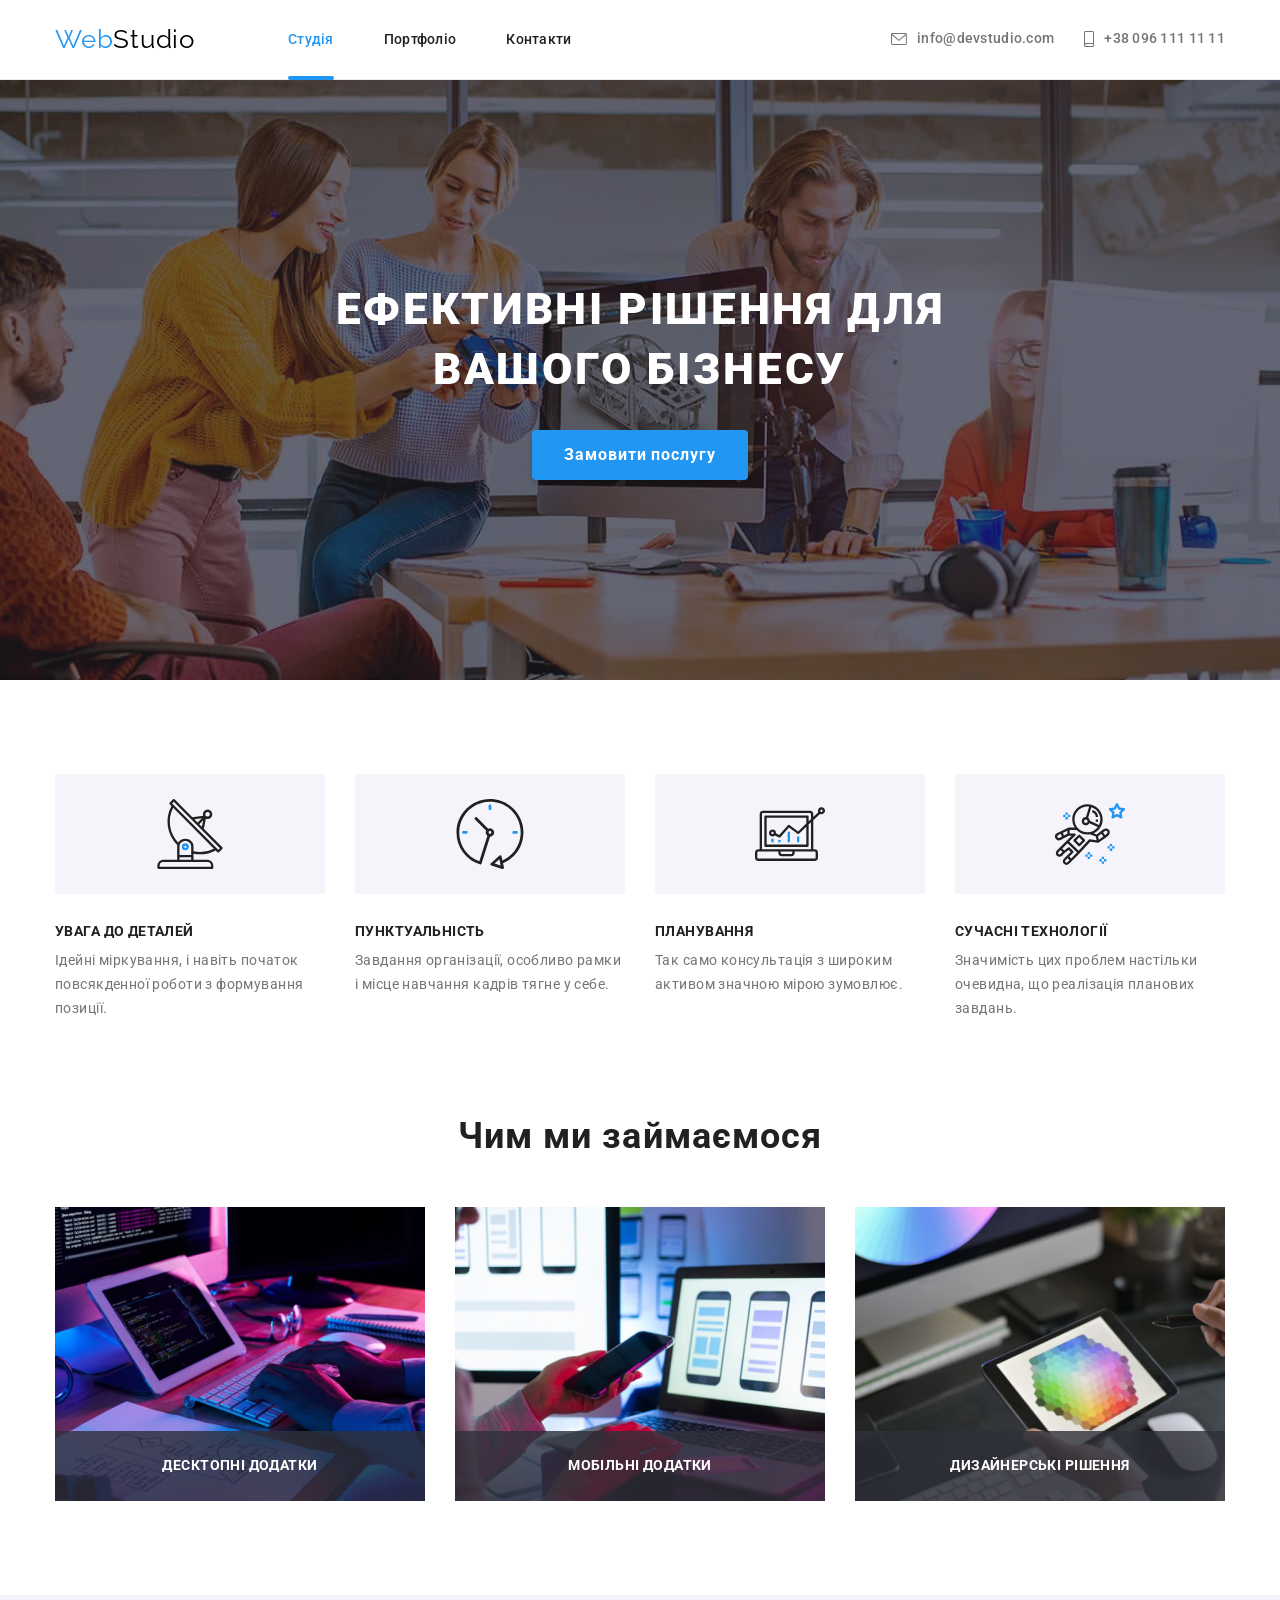
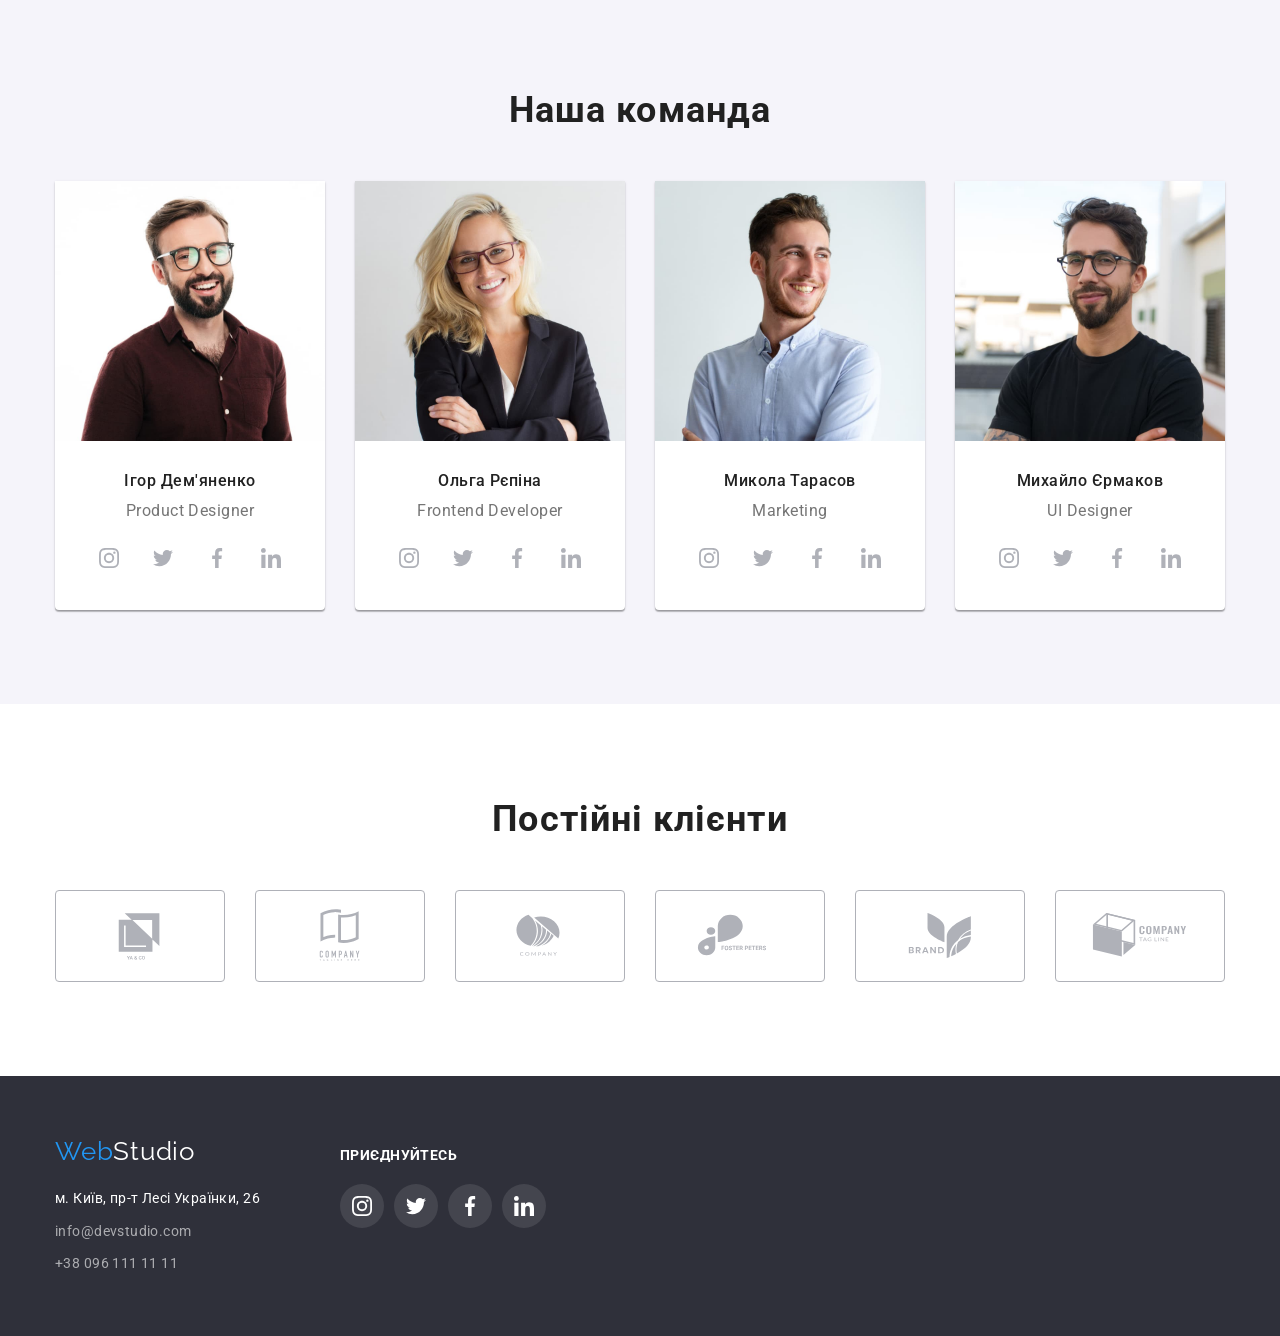
==== index.html @ 5fd5c8d8 "did homework #5" ====
<!DOCTYPE html>
<html lang="uk">
  <head>
    <meta charset="UTF-8" />
    <meta http-equiv="X-UA-Compatible" content="IE=edge" />
    <meta name="viewport" content="width=device-width, initial-scale=1.0" />
    <title>Домашнє завдання #5</title>
    <link
      href="https://fonts.googleapis.com/css2?family=Raleway:wght@700&family=Roboto:wght@400;500;700;900&display=swap"
      rel="stylesheet"
    />
    <link
      rel="stylesheet"
      href="https://cdn.jsdelivr.net/npm/modern-normalize@1.1.0/modern-normalize.min.css"
    />
    <link rel="stylesheet" href="./css/styles.css" />
  </head>

  <body>
    <header class="header">
      <div class="container">
        <nav class="header-nav">
          <a href="./index.html" class="logo"><span class="logo-part">Web</span>Studio</a>
          <ul class="list">
            <li><a href="./index.html" class="link current">Студія</a></li>
            <li><a href="./portfolio.html" class="link">Портфоліо</a></li>
            <li><a href="#" class="link">Контакти</a></li>
          </ul>
        </nav>
        <ul class="header-contacts list">
          <li>
            <a href="mailto:info@devstudio.com" class="header-mail link"
              ><svg class="header-contacts-icon" width="16px" height="12px">
                <use href="./images/icons.svg#icon-envelope"></use>
              </svg>
              info@devstudio.com</a
            >
          </li>
          <li>
            <a href="tel:+380961111111" class="link"
              ><svg class="header-contacts-icon" width="10px" height="16px">
                <use href="./images/icons.svg#icon-smartphone"></use>
              </svg>
              +38 096 111 11 11</a
            >
          </li>
        </ul>
      </div>
    </header>

    <main>
      <section class="hero">
        <h1 class="hero-title">Ефективні рішення для вашого бізнесу</h1>
        <button type="button" class="button" data-modal-open>Замовити послугу</button>
      </section>

      <section class="section advantages-block">
        <div class="container">
          <h2 class="section-title visually-hidden">Наші переваги</h2>
          <ul class="list">
            <li>
              <div class="advantages-container">
                <svg class="advantages-icon" width="70px">
                  <use href="./images/icons.svg#icon-antenna"></use>
                </svg>
              </div>
              <h3 class="title">Увага до деталей</h3>
              <p class="text">
                Ідейні міркування, і навіть початок повсякденної роботи з формування позиції.
              </p>
            </li>
            <li>
              <div class="advantages-container">
                <svg class="advantages-icon" width="70px">
                  <use href="./images/icons.svg#icon-clock"></use>
                </svg>
              </div>
              <h3 class="title">Пунктуальність</h3>
              <p class="text">
                Завдання організації, особливо рамки і місце навчання кадрів тягне у себе.
              </p>
            </li>
            <li>
              <div class="advantages-container">
                <svg class="advantages-icon" width="70px">
                  <use href="./images/icons.svg#icon-diagram"></use>
                </svg>
              </div>
              <h3 class="title">Планування</h3>
              <p class="text">Так само консультація з широким активом значною мірою зумовлює.</p>
            </li>
            <li>
              <div class="advantages-container">
                <svg class="advantages-icon" width="70px">
                  <use href="./images/icons.svg#icon-astronaut"></use>
                </svg>
              </div>
              <h3 class="title">Сучасні технології</h3>
              <p class="text">
                Значимість цих проблем настільки очевидна, що реалізація планових завдань.
              </p>
            </li>
          </ul>
        </div>
      </section>

      <section class="section work-examples">
        <div class="container">
          <h2 class="section-title">Чим ми займаємося</h2>
          <ul class="list">
            <li class="work-examples-item">
              <img
                src="./images/image1.jpg"
                alt="Програміст працює за своїм робочим столом"
                width="370"
              />
              <h3 class="title">Десктопні додатки</h3>
            </li>
            <li class="work-examples-item">
              <img
                src="./images/image2.jpg"
                alt="Дизайнер мобільних додатків розробляє мобільний інтерфейс"
                width="370"
              />
              <h3 class="title">Мобільні додатки</h3>
            </li>
            <li class="work-examples-item">
              <img
                src="./images/image3.jpg"
                alt="Веб дизайнер працює з палітрою кольорів"
                width="370"
              />
              <h3 class="title">Дизайнерські рішення</h3>
            </li>
          </ul>
        </div>
      </section>

      <section class="section team-block">
        <div class="container">
          <h2 class="section-title">Наша команда</h2>
          <ul class="team-list list">
            <li class="block">
              <img src="./images/image4.jpg" alt="Усміхнений чоловік в окулярах" width="270" />
              <h3 class="title">Ігор Дем'яненко</h3>
              <p class="text" lang="en">Product Designer</p>
              <ul class="team-soc-list list">
                <li class="team-soc-item">
                  <a href="" class="team-soc-link link"
                    ><svg class="team-soc-icon" width="20px" height="20px">
                      <use href="./images/icons.svg#icon-instagram"></use>
                    </svg>
                  </a>
                </li>
                <li class="team-soc-item">
                  <a href="" class="team-soc-link link"
                    ><svg class="team-soc-icon" width="20px" height="20px">
                      <use href="./images/icons.svg#icon-twitter"></use>
                    </svg>
                  </a>
                </li>
                <li class="team-soc-item">
                  <a href="" class="team-soc-link link"
                    ><svg class="team-soc-icon" width="20px" height="20px">
                      <use href="./images/icons.svg#icon-facebook"></use>
                    </svg>
                  </a>
                </li>
                <li class="team-soc-item">
                  <a href="" class="team-soc-link link"
                    ><svg class="team-soc-icon" width="20px" height="20px">
                      <use href="./images/icons.svg#icon-linkedin"></use>
                    </svg>
                  </a>
                </li>
              </ul>
            </li>
            <li class="block">
              <img src="./images/image5.jpg" alt="Усміхнена жінка в окулярах" width="270" />
              <h3 class="title">Ольга Рєпіна</h3>
              <p class="text" lang="en">Frontend Developer</p>
              <ul class="team-soc-list list">
                <li class="team-soc-item">
                  <a href="" class="team-soc-link link"
                    ><svg class="team-soc-icon" width="20px" height="20px">
                      <use href="./images/icons.svg#icon-instagram"></use>
                    </svg>
                  </a>
                </li>
                <li class="team-soc-item">
                  <a href="" class="team-soc-link link"
                    ><svg class="team-soc-icon" width="20px" height="20px">
                      <use href="./images/icons.svg#icon-twitter"></use>
                    </svg>
                  </a>
                </li>
                <li class="team-soc-item">
                  <a href="" class="team-soc-link link"
                    ><svg class="team-soc-icon" width="20px" height="20px">
                      <use href="./images/icons.svg#icon-facebook"></use>
                    </svg>
                  </a>
                </li>
                <li class="team-soc-item">
                  <a href="" class="team-soc-link link"
                    ><svg class="team-soc-icon" width="20px" height="20px">
                      <use href="./images/icons.svg#icon-linkedin"></use>
                    </svg>
                  </a>
                </li>
              </ul>
            </li>
            <li class="block">
              <img src="./images/image6.jpg" alt="Усміхнений чоловік" width="270" />
              <h3 class="title">Микола Тарасов</h3>
              <p class="text" lang="en">Marketing</p>
              <ul class="team-soc-list list">
                <li class="team-soc-item">
                  <a href="" class="team-soc-link link"
                    ><svg class="team-soc-icon" width="20px" height="20px">
                      <use href="./images/icons.svg#icon-instagram"></use>
                    </svg>
                  </a>
                </li>
                <li class="team-soc-item">
                  <a href="" class="team-soc-link link"
                    ><svg class="team-soc-icon" width="20px" height="20px">
                      <use href="./images/icons.svg#icon-twitter"></use>
                    </svg>
                  </a>
                </li>
                <li class="team-soc-item">
                  <a href="" class="team-soc-link link"
                    ><svg class="team-soc-icon" width="20px" height="20px">
                      <use href="./images/icons.svg#icon-facebook"></use>
                    </svg>
                  </a>
                </li>
                <li class="team-soc-item">
                  <a href="" class="team-soc-link link"
                    ><svg class="team-soc-icon" width="20px" height="20px">
                      <use href="./images/icons.svg#icon-linkedin"></use>
                    </svg>
                  </a>
                </li>
              </ul>
            </li>
            <li class="block">
              <img src="./images/image7.jpg" alt="Усміхнений чоловік в окулярах" width="270" />
              <h3 class="title">Михайло Єрмаков</h3>
              <p class="text" lang="en">UI Designer</p>
              <ul class="team-soc-list list">
                <li class="team-soc-item">
                  <a href="" class="team-soc-link link"
                    ><svg class="team-soc-icon" width="20px" height="20px">
                      <use href="./images/icons.svg#icon-instagram"></use>
                    </svg>
                  </a>
                </li>
                <li class="team-soc-item">
                  <a href="" class="team-soc-link link"
                    ><svg class="team-soc-icon" width="20px" height="20px">
                      <use href="./images/icons.svg#icon-twitter"></use>
                    </svg>
                  </a>
                </li>
                <li class="team-soc-item">
                  <a href="" class="team-soc-link link"
                    ><svg class="team-soc-icon" width="20px" height="20px">
                      <use href="./images/icons.svg#icon-facebook"></use>
                    </svg>
                  </a>
                </li>
                <li class="team-soc-item">
                  <a href="" class="team-soc-link link"
                    ><svg class="team-soc-icon" width="20px" height="20px">
                      <use href="./images/icons.svg#icon-linkedin"></use>
                    </svg>
                  </a>
                </li>
              </ul>
            </li>
          </ul>
        </div>
      </section>

      <section class="section clients-block">
        <div class="container">
          <h2 class="section-title">Постійні клієнти</h2>
          <ul class="clients-list list">
            <li class="clients-item">
              <a href="" class="clients-link link">
                <svg class="clients-icon" width="106" height="60">
                  <use href="./images/icons.svg#icon-client01"></use>
                </svg>
              </a>
            </li>
            <li class="clients-item">
              <a href="" class="clients-link link">
                <svg class="clients-icon" width="106" height="60">
                  <use href="./images/icons.svg#icon-client02"></use>
                </svg>
              </a>
            </li>
            <li class="clients-item">
              <a href="" class="clients-link link">
                <svg class="clients-icon" width="106" height="60">
                  <use href="./images/icons.svg#icon-client03"></use>
                </svg>
              </a>
            </li>
            <li class="clients-item">
              <a href="" class="clients-link link">
                <svg class="clients-icon" width="106" height="60">
                  <use href="./images/icons.svg#icon-client04"></use>
                </svg>
              </a>
            </li>
            <li class="clients-item">
              <a href="" class="clients-link link">
                <svg class="clients-icon" width="106" height="60">
                  <use href="./images/icons.svg#icon-client05"></use>
                </svg>
              </a>
            </li>
            <li class="clients-item">
              <a href="" class="clients-link link">
                <svg class="clients-icon" width="106" height="60">
                  <use href="./images/icons.svg#icon-client06"></use>
                </svg>
              </a>
            </li>
          </ul>
        </div>
      </section>
    </main>

    <footer class="footer">
      <div class="container">
        <div class="address-container">
          <a href="./index.html" class="logo"><span class="logo-part">Web</span>Studio</a>
          <address>
            <ul class="footer-contacts list">
              <li class="item">
                <a
                  href="https://goo.gl/maps/CPtrU1FHBa2aNyZL9"
                  target="_blank"
                  rel="noopener noreferrer nofollow"
                  class="link location"
                  >м. Київ, пр-т Лесі Українки, 26</a
                >
              </li>
              <li class="item">
                <a href="mailto:info@devstudio.com" class="link">info@devstudio.com</a>
              </li>
              <li class="item">
                <a href="tel:+380961111111" class="link">+38 096 111 11 11</a>
              </li>
            </ul>
          </address>
        </div>
        <div class="socials-container">
          <h3 class="title">Приєднуйтесь</h3>
          <ul class="footer-soc-list list">
            <li class="footer-soc-item">
              <a href="" class="footer-soc-link link"
                ><svg class="footer-soc-icon" width="20px" height="20px">
                  <use href="./images/icons.svg#icon-instagram"></use>
                </svg>
              </a>
            </li>
            <li class="footer-soc-item">
              <a href="" class="footer-soc-link link"
                ><svg class="footer-soc-icon" width="20px" height="20px">
                  <use href="./images/icons.svg#icon-twitter"></use>
                </svg>
              </a>
            </li>
            <li class="footer-soc-item">
              <a href="" class="footer-soc-link link"
                ><svg class="footer-soc-icon" width="20px" height="20px">
                  <use href="./images/icons.svg#icon-facebook"></use>
                </svg>
              </a>
            </li>
            <li class="footer-soc-item">
              <a href="" class="footer-soc-link link"
                ><svg class="footer-soc-icon" width="20px" height="20px">
                  <use href="./images/icons.svg#icon-linkedin"></use>
                </svg>
              </a>
            </li>
          </ul>
        </div>
      </div>
    </footer>
    <div class="backdrop is-hidden" data-modal>
      <div class="modal">
        <button type="button" class="modal-close" data-modal-close>
          <svg class="modal-close-icon" width="18px" height="18px">
            <use href="./images/icons.svg#icon-close"></use>
          </svg>
        </button>
      </div>
    </div>
    <script src="./js/modal.js"></script>
  </body>
</html>
---- css/styles.css ----
/* 
font-family: 'Raleway', sans-serif;
font-family: 'Roboto', sans-serif;
*/

/* main section */

:root {
  --primary-txt-color: #757575;
  --secondary-txt-color: #212121;
  --tertiary-txt-color: #ffffff;
  --special-txt-color: rgba(255, 255, 255, 0.6);
  --accent-color: #2196f3;
  --logo-color: #000000;
  --primary-bkgd-color: #ffffff;
  --secondary-bkgd-color: #2f303a;
  --tertiary-bkgd-color: #f5f4fa;
  --decoration-elements-color: #afb1b8;
  --primary-timing-function: 250ms cubic-bezier(0.4, 0, 0.2, 1);
}

p,
h1,
h2,
h3,
h4,
h5,
h6 {
  margin: 0;
}
ul,
ol {
  margin: 0;
  padding-left: 0;
}

address {
  font-style: normal;
}

img {
  display: block;
}

body {
  color: var(--primary-txt-color);
  background-color: var(--primary-bkgd-color);
  font-family: 'Roboto', sans-serif;
}

.container {
  width: 1200px;
  padding-left: 15px;
  padding-right: 15px;
  margin: 0 auto;
  /* outline: 2px solid red; */
}

.list {
  list-style: none;
}

.visually-hidden {
  position: absolute;
  white-space: nowrap;
  width: 1px;
  height: 1px;
  overflow: hidden;
  border: 0;
  padding: 0;
  clip: rect(0 0 0 0);
  clip-path: inset(50%);
  margin: -1px;
}

/* header */

.header {
  padding-top: 24px;
  padding-bottom: 24px;
  border-bottom: 1px solid #ececec;
}

.header .container {
  display: flex;
  justify-content: space-between;
  align-items: center;
}

.header-nav {
  display: flex;
  align-items: center;
}

.header-nav .list {
  display: flex;
  gap: 50px;
}

.header-nav .current {
  position: relative;
}

.header-nav .current::after {
  content: '';
  display: inline-block;
  position: absolute;
  top: 45px;
  right: 0;
  width: 100%;
  height: 4px;
  border-radius: 2px;
  background-color: var(--accent-color);
}

.header-contacts {
  display: flex;
  gap: 30px;
}

.header .logo {
  color: var(--logo-color);
  margin-right: 93px;
}

.header .link {
  font-weight: 500;
  font-size: 14px;
  line-height: 1.14;
  letter-spacing: 0.02em;
}

.header-contacts .link {
  color: var(--primary-txt-color);
  display: flex;
  align-items: center;
  justify-content: center;
  gap: 10px;
}

.header-contacts-icon {
  fill: currentColor;
}

/* index.html main */

.section-title {
  color: var(--secondary-txt-color);
  font-weight: 700;
  font-size: 36px;
  line-height: 1.17;
  text-align: center;
  letter-spacing: 0.03em;
}

/* hero */

.hero {
  background-color: #c4c4c4;
  text-align: center;
  padding: 200px 15px;
  background-image: linear-gradient(rgba(47, 48, 58, 0.4), rgba(47, 48, 58, 0.4)),
    url(../images/hero-bkgd.jpg);
  background-size: 1600px;
  background-repeat: no-repeat;
  background-position: center;
}

.hero-title {
  color: var(--tertiary-txt-color);
  font-weight: 900;
  font-size: 44px;
  line-height: 1.36;
  letter-spacing: 0.06em;
  text-transform: uppercase;
  width: 696px;
  margin: 0 auto 30px;
}

.hero .button {
  color: var(--tertiary-txt-color);
  background-color: var(--accent-color);
  font-weight: 700;
  font-size: 16px;
  line-height: 1.87;
  letter-spacing: 0.06em;
  box-shadow: 0px 4px 4px rgba(0, 0, 0, 0.15);
  padding: 10px 32px;
}

/* advantages */

.advantages-block {
  padding: 94px 0;
}

.advantages-block .list {
  display: flex;
  gap: 30px;
}

.advantages-container {
  background-color: var(--tertiary-bkgd-color);
  border-radius: 4px;
  width: 270px;
  height: 120px;
  margin-bottom: 30px;
  display: flex;
  align-items: center;
  justify-content: center;
}

.advantages-block .title {
  color: var(--secondary-txt-color);
  font-weight: 700;
  font-size: 14px;
  line-height: 1.14;
  letter-spacing: 0.03em;
  text-transform: uppercase;
  margin-bottom: 10px;
}

.advantages-block .text {
  font-size: 14px;
  line-height: 1.71;
  letter-spacing: 0.03em;
  width: 270px;
}

/* work-examples */

.work-examples {
  padding-bottom: 94px;
}

.work-examples .section-title {
  margin-bottom: 50px;
}

.work-examples .list {
  display: flex;
  gap: 30px;
}

.work-examples-item {
  position: relative;
}

.work-examples-item .title {
  position: absolute;
  width: 100%;
  bottom: 0;
  padding: 27px 0;
  color: var(--tertiary-txt-color);
  background-color: rgba(47, 48, 58, 0.8);
  font-size: 14px;
  line-height: 1.14;
  letter-spacing: 0.03em;
  text-align: center;
  text-transform: uppercase;
}

/* team-block */

.team-block {
  background-color: var(--tertiary-bkgd-color);
  padding: 94px 0;
}

.team-block .section-title {
  margin-bottom: 50px;
}

.team-block .team-list {
  display: flex;
  gap: 30px;
}

.team-block img {
  margin-bottom: 30px;
}

.team-block .block {
  background-color: var(--primary-bkgd-color);
  box-shadow: 0px 1px 3px rgba(0, 0, 0, 0.12), 0px 1px 1px rgba(0, 0, 0, 0.14),
    0px 2px 1px rgba(0, 0, 0, 0.2);
  border-radius: 0px 0px 4px 4px;
  padding-bottom: 30px;
}

.team-block .title {
  color: var(--secondary-txt-color);
  font-weight: 500;
  font-size: 16px;
  line-height: 1.19;
  text-align: center;
  letter-spacing: 0.03em;
  margin-bottom: 10px;
}

.team-block .text {
  font-size: 16px;
  line-height: 1.19;
  text-align: center;
  letter-spacing: 0.03em;
  margin-bottom: 16px;
}

.team-soc-list {
  display: flex;
  justify-content: center;
  gap: 10px;
}

.team-soc-item {
  width: 44px;
  height: 44px;
}

.team-soc-item .team-soc-link {
  width: 100%;
  height: 100%;
  border-radius: 50%;
  display: flex;
  align-items: center;
  justify-content: center;
  color: var(--decoration-elements-color);
  transition: background-color var(--primary-timing-function);
}

.team-soc-item .team-soc-link:hover,
.team-soc-item .team-soc-link:focus {
  background-color: var(--accent-color);
  color: var(--primary-bkgd-color);
}

.team-soc-icon {
  fill: currentColor;
}

/* clients */

.clients-block {
  padding: 94px 0;
}

.clients-block .section-title {
  margin-bottom: 50px;
}

.clients-list {
  display: flex;
  gap: 30px;
}

.clients-item {
  width: calc((100% - 150px) / 6);
  height: 92px;
}

.clients-item .clients-link {
  width: 100%;
  height: 100%;
  color: var(--decoration-elements-color);
  border: 1px solid var(--decoration-elements-color);
  border-radius: 4px;
  display: flex;
  align-items: center;
  justify-content: center;
}

.clients-item .clients-link:hover,
.clients-item .clients-link:focus {
  color: var(--accent-color);
  border-color: var(--accent-color);
}

.clients-icon {
  fill: currentColor;
}

/* portfolio.html main */

.portfolio {
  padding: 94px 0;
}

.portfolio .portfolio-filter {
  display: flex;
  justify-content: center;
  gap: 8px;
  margin-bottom: 50px;
}

.portfolio-filter .button {
  font-weight: 500;
  font-size: 16px;
  line-height: 1.6;
  text-align: center;
  letter-spacing: 0.03em;
  padding: 6px 22px;
  transition: box-shadow var(--primary-timing-function),
    background-color var(--primary-timing-function), color var(--primary-timing-function);
}

.portfolio-filter .current {
  padding: 6px 25px;
}

.portfolio-filter .button:focus,
.portfolio-filter .button:hover {
  box-shadow: 0px 3px 1px rgba(0, 0, 0, 0.1), 0px 1px 2px rgba(0, 0, 0, 0.08),
    0px 2px 2px rgba(0, 0, 0, 0.12);
}

.projects-list {
  display: flex;
  flex-wrap: wrap;
  gap: 30px;
}

.project-card-link {
  color: var(--primary-txt-color);
  display: block;
  text-decoration: none;
  transition: box-shadow var(--primary-timing-function);
}

.project-card-link:hover,
.project-card-link:focus {
  box-shadow: 0px 1px 1px rgba(0, 0, 0, 0.12), 0px 4px 4px rgba(0, 0, 0, 0.06),
    1px 4px 6px rgba(0, 0, 0, 0.16);
}

.project-card-link:hover .card-img-text,
.project-card-link:focus .card-img-text {
  transform: translateY(0);
}

.card-img-container {
  position: relative;
  overflow: hidden;
}

.card-img-text {
  position: absolute;
  top: 0;
  height: 100%;
  padding: 63px 24px;
  color: var(--tertiary-txt-color);
  background-color: rgba(33, 150, 243, 0.9);
  font-size: 18px;
  line-height: 1.55;
  letter-spacing: 0.03em;
  transform: translateY(101%);
  transition: transform var(--primary-timing-function);
  overflow: auto;
}

.projects-list .card-bottom {
  padding: 20px 24px;
  border-right: 1px solid #eeeeee;
  border-bottom: 1px solid #eeeeee;
  border-left: 1px solid #eeeeee;
}

.projects-list .title {
  color: var(--secondary-txt-color);
  font-weight: 700;
  font-size: 18px;
  line-height: 2;
  letter-spacing: 0.06em;
  margin-bottom: 4px;
}

.projects-list .text {
  font-size: 16px;
  line-height: 1.87;
  letter-spacing: 0.03em;
}

/* footer */

.footer {
  padding: 60px 0;
  background-color: #2f303a;
}

.footer .container {
  display: flex;
  gap: 70px;
}

.footer .logo {
  display: inline-block;
  color: var(--tertiary-txt-color);
  margin-bottom: 20px;
}

.footer-contacts {
  min-width: 215px;
}

.footer-contacts .item:not(:last-child) {
  margin-bottom: 9px;
}

.footer-contacts .link {
  color: var(--special-txt-color);
  font-size: 14px;
  line-height: 1.71;
  letter-spacing: 0.03em;
}

.link.location {
  color: var(--tertiary-txt-color);
}

.socials-container {
  padding-top: 12px;
}

.socials-container .title {
  color: var(--tertiary-txt-color);
  font-size: 14px;
  line-height: 1.14;
  letter-spacing: 0.03em;
  text-transform: uppercase;
  margin-bottom: 20px;
}

.footer-soc-list {
  display: flex;
  gap: 10px;
}

.footer-soc-item {
  width: 44px;
  height: 44px;
}

.footer-soc-item .footer-soc-link {
  width: 100%;
  height: 100%;
  border-radius: 50%;
  color: var(--primary-bkgd-color);
  background-color: rgba(255, 255, 255, 0.1);
  display: flex;
  align-items: center;
  justify-content: center;
  transition: background-color var(--primary-timing-function);
}

.footer-soc-item .footer-soc-link:hover,
.footer-soc-item .footer-soc-link:focus {
  color: var(--primary-bkgd-color);
  background-color: var(--accent-color);
}

.footer-soc-icon {
  fill: currentColor;
}

/* backdrop */

.backdrop {
  position: fixed;
  top: 0;
  width: 100%;
  height: 100%;
  background-color: rgba(0, 0, 0, 0.2);
  transition: opacity var(--primary-timing-function), visibility var(--primary-timing-function);
}

.modal {
  position: absolute;
  top: 50%;
  left: 50%;
  width: 528px;
  min-height: 581px;
  background-color: var(--primary-bkgd-color);
  box-shadow: 0px 1px 3px rgba(0, 0, 0, 0.12), 0px 1px 1px rgba(0, 0, 0, 0.14),
    0px 2px 1px rgba(0, 0, 0, 0.2);
  border-radius: 4px;
  transform: translate(-50%, -50%);
  scale: (1);
  transition: scale var(--primary-timing-function);
}

.backdrop.is-hidden .modal {
  transform: translate(-50%, -50%);
  scale: (0);
}

.modal-close {
  position: absolute;
  top: 8px;
  right: 8px;
  width: 30px;
  height: 30px;
  border-radius: 50%;
  background-color: transparent;
  border: 1px solid rgba(0, 0, 0, 0.1);
  cursor: pointer;
  display: flex;
  align-items: center;
  justify-content: center;
}

.is-hidden {
  visibility: hidden;
  opacity: 0;
  pointer-events: none;
}

/* links */

.link {
  color: var(--secondary-txt-color);
  text-decoration: none;
  transition: color var(--primary-timing-function);
}

.link:hover,
.link:focus,
.link.current {
  color: var(--accent-color);
}

/* logo */

.logo {
  font-family: 'Raleway', sans-serif;
  text-decoration: none;
  font-size: 26px;
  line-height: 1.19;
  letter-spacing: 0.03em;
}

.logo-part {
  color: var(--accent-color);
}

/* buttons */

.button {
  font-family: 'Roboto', sans-serif;
  color: var(--secondary-txt-color);
  background-color: var(--tertiary-bkgd-color);
  border-style: none;
  cursor: pointer;
  border-radius: 4px;
}

.button:hover,
.button:focus,
.button.current {
  color: var(--tertiary-txt-color);
  background-color: var(--accent-color);
}
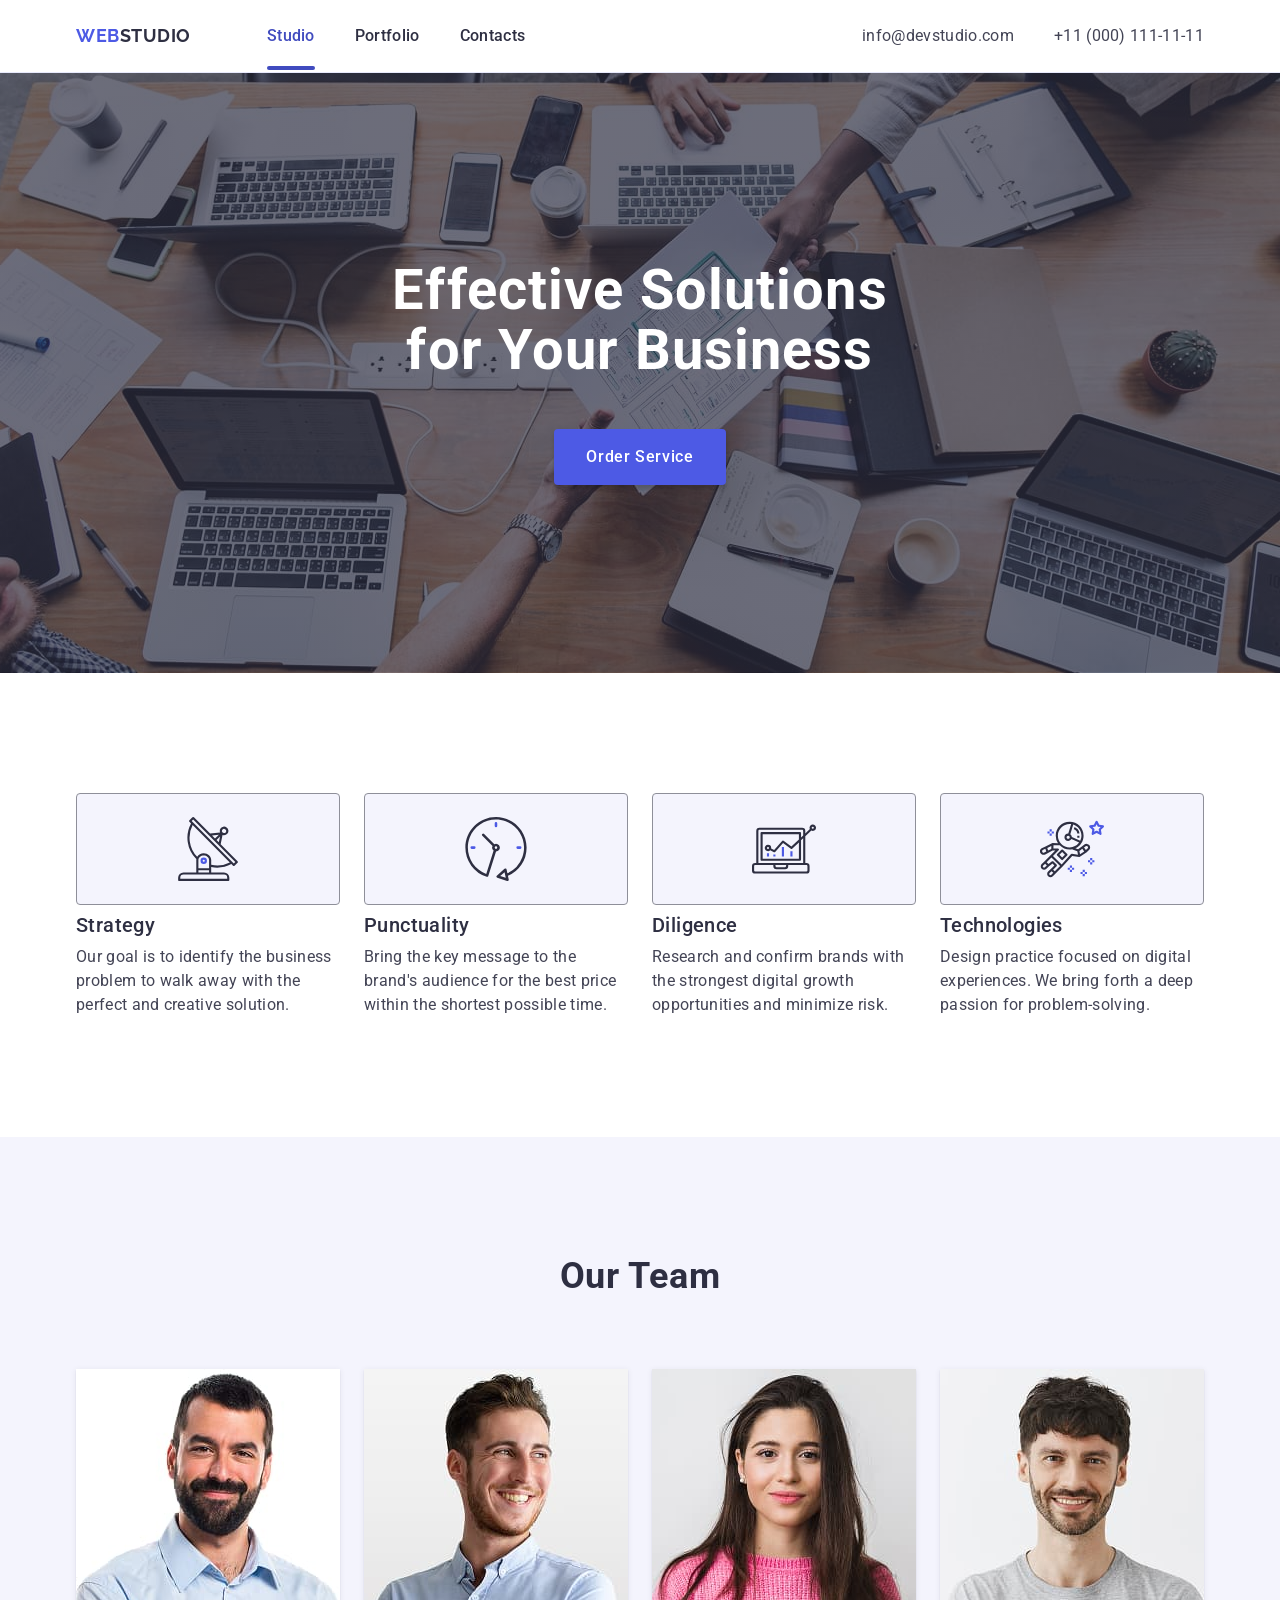
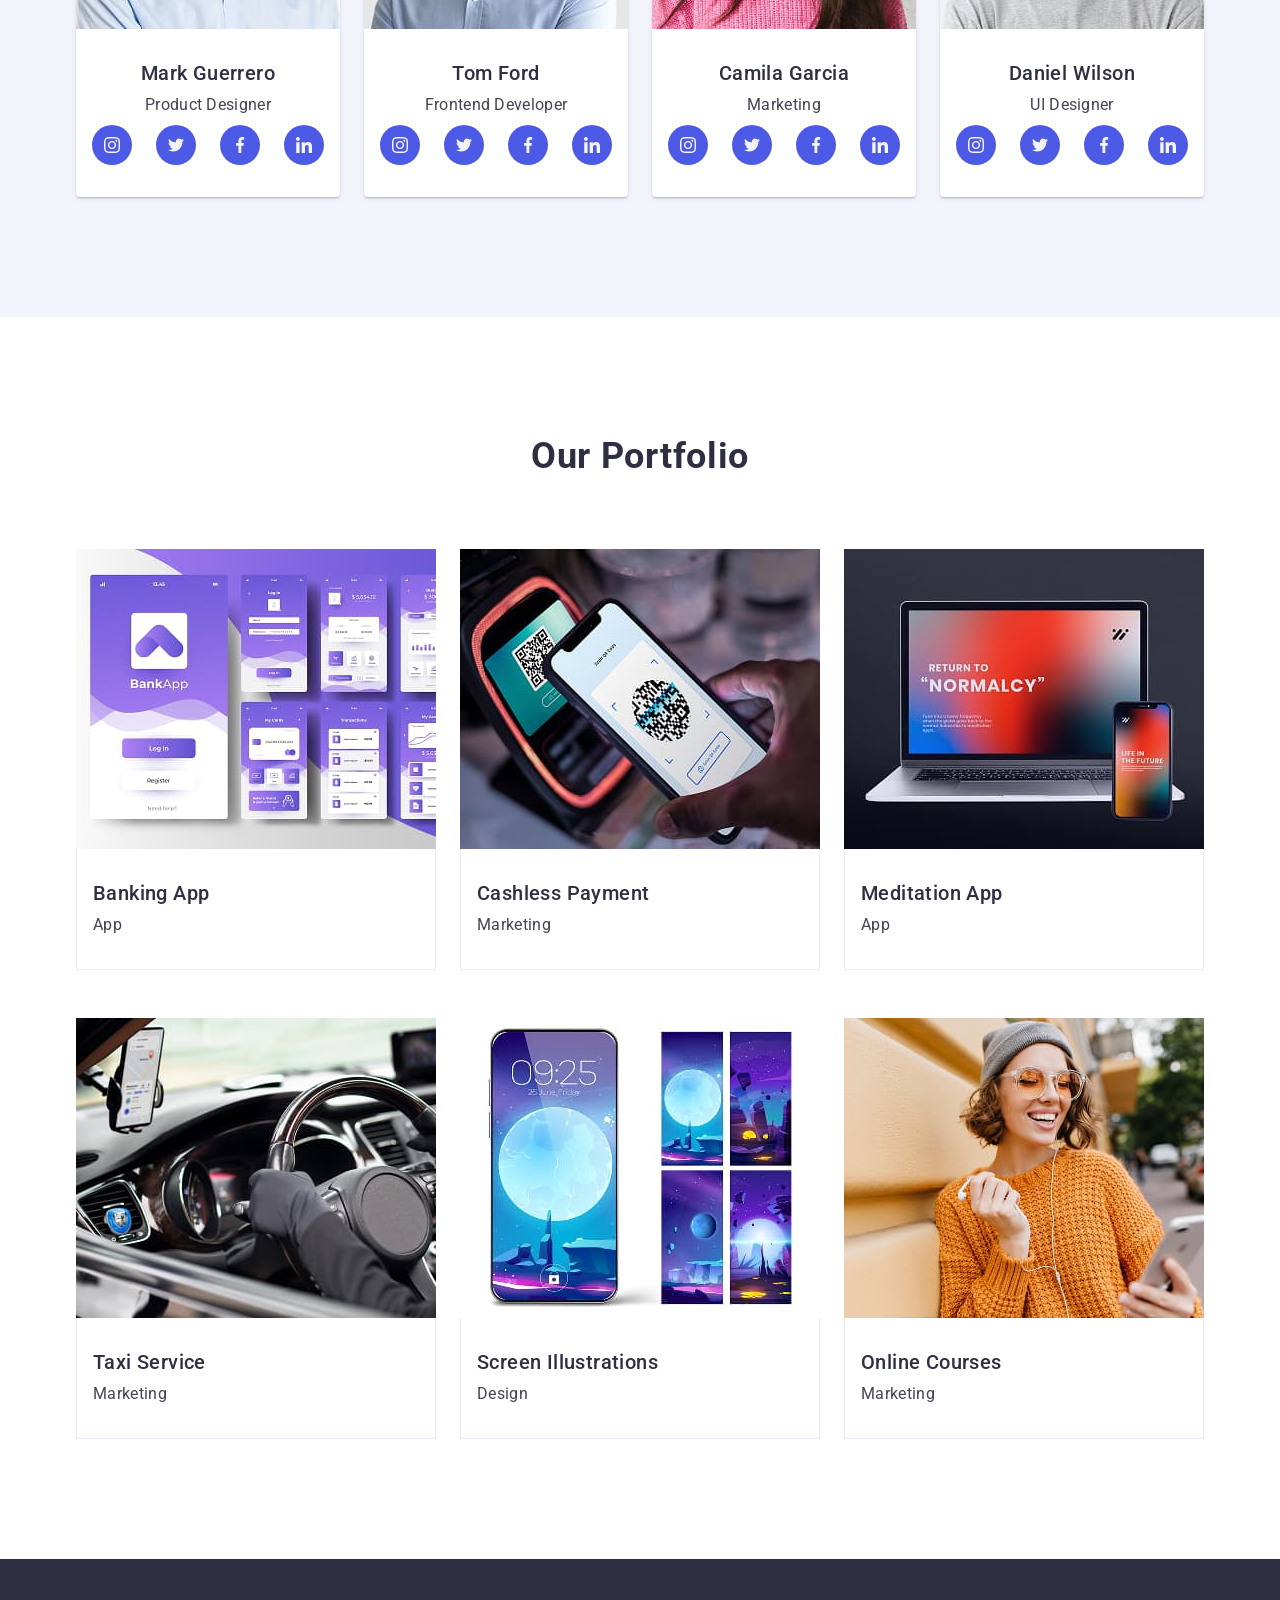
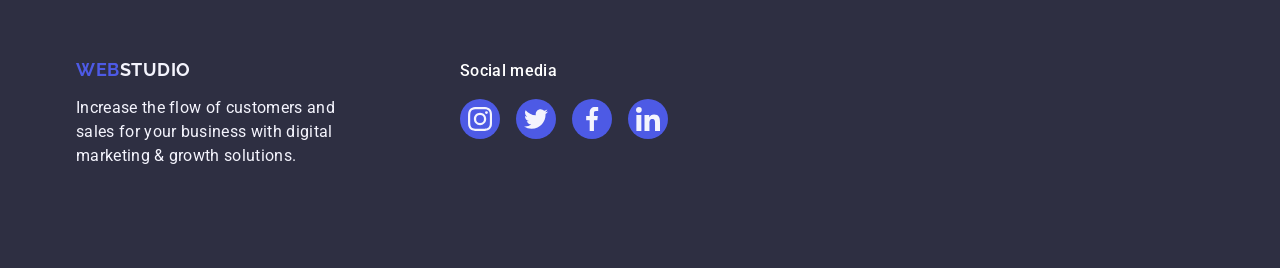
==== commit 4709b38a: "clone hw-04" ====
--- a/index.html
+++ b/index.html
@@ -1,334 +1,431 @@
 <!DOCTYPE html>
-<html lang="uk">
+<html lang="en">
   <head>
     <meta charset="UTF-8" />
-    <meta http-equiv="X-UA-Compatible" content="IE=edge" />
     <meta name="viewport" content="width=device-width, initial-scale=1.0" />
-    <title>Домашнє завдання #5</title>
+    <link rel="preconnect" href="https://fonts.googleapis.com" />
+    <link rel="preconnect" href="https://fonts.gstatic.com" crossorigin />
     <link
-      href="https://fonts.googleapis.com/css2?family=Raleway:wght@700&family=Roboto:wght@400;500;700;900&display=swap"
+      href="https://fonts.googleapis.com/css2?family=Raleway:wght@700&family=Roboto:wght@100..900&display=swap"
       rel="stylesheet"
     />
     <link
       rel="stylesheet"
-      href="https://cdn.jsdelivr.net/npm/modern-normalize@1.1.0/modern-normalize.min.css"
+      href="https://cdnjs.cloudflare.com/ajax/libs/modern-normalize/1.1.0/modern-normalize.min.css"
     />
     <link rel="stylesheet" href="./css/styles.css" />
+    <title>Homework #1</title>
   </head>
-
   <body>
     <header class="header">
       <div class="container">
         <nav class="header-nav">
-          <a href="./index.html" class="logo"><span class="logo-part">Web</span>Studio</a>
-          <ul class="list">
-            <li><a href="./index.html" class="link current">Студія</a></li>
-            <li><a href="./portfolio.html" class="link">Портфоліо</a></li>
-            <li><a href="#" class="link">Контакти</a></li>
+          <a href="./index.html" class="logo"
+            >Web<span class="logo-span">Studio</span></a
+          >
+          <ul class="header-nav-list list">
+            <li class="list-item">
+              <a href="./index.html" class="link current">Studio</a>
+            </li>
+            <li class="list-item"><a href="" class="link">Portfolio</a></li>
+            <li class="list-item"><a href="" class="link">Contacts</a></li>
           </ul>
         </nav>
-        <ul class="header-contacts list">
-          <li>
-            <a href="mailto:info@devstudio.com" class="header-mail link"
-              ><svg class="header-contacts-icon" width="16px" height="12px">
-                <use href="./images/icons.svg#icon-envelope"></use>
-              </svg>
-              info@devstudio.com</a
-            >
-          </li>
-          <li>
-            <a href="tel:+380961111111" class="link"
-              ><svg class="header-contacts-icon" width="10px" height="16px">
-                <use href="./images/icons.svg#icon-smartphone"></use>
-              </svg>
-              +38 096 111 11 11</a
-            >
-          </li>
-        </ul>
+        <address class="header-address">
+          <ul class="header-address-list list">
+            <li class="list-item">
+              <a href="mailto:info@devstudio.com" class="link"
+                >info@devstudio.com</a
+              >
+            </li>
+            <li class="list-item">
+              <a href="tel:+110001111111" class="link">+11 (000) 111-11-11</a>
+            </li>
+          </ul>
+        </address>
       </div>
     </header>
 
     <main>
-      <section class="hero">
-        <h1 class="hero-title">Ефективні рішення для вашого бізнесу</h1>
-        <button type="button" class="button" data-modal-open>Замовити послугу</button>
+      <section class="order-section">
+        <div class="container">
+          <h1 class="main-title">Effective Solutions for Your Business</h1>
+          <button type="button" class="button">Order Service</button>
+        </div>
       </section>
 
-      <section class="section advantages-block">
+      <section class="values-section">
         <div class="container">
-          <h2 class="section-title visually-hidden">Наші переваги</h2>
-          <ul class="list">
-            <li>
-              <div class="advantages-container">
-                <svg class="advantages-icon" width="70px">
+          <!-- will be hidden later -->
+          <h2 class="section-title visually-hidden">Our Values</h2>
+          <ul class="values-section-list list">
+            <li class="list-item">
+              <div class="icon-container">
+                <svg class="icon" width="64" height="64">
                   <use href="./images/icons.svg#icon-antenna"></use>
                 </svg>
               </div>
-              <h3 class="title">Увага до деталей</h3>
+              <h3 class="sub-title">Strategy</h3>
               <p class="text">
-                Ідейні міркування, і навіть початок повсякденної роботи з формування позиції.
+                Our goal is to identify the business problem to walk away with
+                the perfect and creative solution.
               </p>
             </li>
-            <li>
-              <div class="advantages-container">
-                <svg class="advantages-icon" width="70px">
+            <li class="list-item">
+              <div class="icon-container">
+                <svg class="icon" width="64" height="64">
                   <use href="./images/icons.svg#icon-clock"></use>
                 </svg>
               </div>
-              <h3 class="title">Пунктуальність</h3>
+              <h3 class="sub-title">Punctuality</h3>
               <p class="text">
-                Завдання організації, особливо рамки і місце навчання кадрів тягне у себе.
+                Bring the key message to the brand's audience for the best price
+                within the shortest possible time.
               </p>
             </li>
-            <li>
-              <div class="advantages-container">
-                <svg class="advantages-icon" width="70px">
+            <li class="list-item">
+              <div class="icon-container">
+                <svg class="icon" width="64" height="64">
                   <use href="./images/icons.svg#icon-diagram"></use>
                 </svg>
               </div>
-              <h3 class="title">Планування</h3>
-              <p class="text">Так само консультація з широким активом значною мірою зумовлює.</p>
-            </li>
-            <li>
-              <div class="advantages-container">
-                <svg class="advantages-icon" width="70px">
+              <h3 class="sub-title">Diligence</h3>
+              <p class="text">
+                Research and confirm brands with the strongest digital growth
+                opportunities and minimize risk.
+              </p>
+            </li>
+            <li class="list-item">
+              <div class="icon-container">
+                <svg class="icon" width="64" height="64">
                   <use href="./images/icons.svg#icon-astronaut"></use>
                 </svg>
               </div>
-              <h3 class="title">Сучасні технології</h3>
+              <h3 class="sub-title">Technologies</h3>
               <p class="text">
-                Значимість цих проблем настільки очевидна, що реалізація планових завдань.
+                Design practice focused on digital experiences. We bring forth a
+                deep passion for problem-solving.
               </p>
             </li>
           </ul>
         </div>
       </section>
 
-      <section class="section work-examples">
+      <section class="team-section">
         <div class="container">
-          <h2 class="section-title">Чим ми займаємося</h2>
-          <ul class="list">
-            <li class="work-examples-item">
+          <h2 class="section-title">Our Team</h2>
+          <ul class="team-section-list list">
+            <li class="list-item">
               <img
-                src="./images/image1.jpg"
-                alt="Програміст працює за своїм робочим столом"
-                width="370"
+                src="./images/mark-guerrero.jpg"
+                alt="Mark Guerrero, Product Designer of the team"
+                width="264"
               />
-              <h3 class="title">Десктопні додатки</h3>
-            </li>
-            <li class="work-examples-item">
+              <div class="team-card-content">
+                <h3 class="sub-title">Mark Guerrero</h3>
+                <p class="text">Product Designer</p>
+                <ul class="team-links-list list">
+                  <li class="list-item">
+                    <a
+                      href="https://www.instagram.com"
+                      target="_blank"
+                      class="link"
+                    >
+                      <svg class="icon" width="16" height="16">
+                        <use href="./images/icons.svg#icon-instagram"></use>
+                      </svg>
+                    </a>
+                  </li>
+                  <li class="list-item">
+                    <a href="https://x.com" target="_blank" class="link">
+                      <svg class="icon" width="16" height="16">
+                        <use href="./images/icons.svg#icon-twitter"></use>
+                      </svg>
+                    </a>
+                  </li>
+                  <li class="list-item">
+                    <a
+                      href="https://www.facebook.com"
+                      target="_blank"
+                      class="link"
+                    >
+                      <svg class="icon" width="16" height="16">
+                        <use href="./images/icons.svg#icon-facebook"></use>
+                      </svg>
+                    </a>
+                  </li>
+                  <li class="list-item">
+                    <a href="https://linkedin.com" target="_blank" class="link">
+                      <svg class="icon" width="16" height="16">
+                        <use href="./images/icons.svg#icon-linkedin"></use>
+                      </svg>
+                    </a>
+                  </li>
+                </ul>
+              </div>
+            </li>
+            <li class="list-item">
               <img
-                src="./images/image2.jpg"
-                alt="Дизайнер мобільних додатків розробляє мобільний інтерфейс"
-                width="370"
+                src="./images/tom-ford.jpg"
+                alt="Tom Ford, Frontend Developer, smiling"
+                width="264"
               />
-              <h3 class="title">Мобільні додатки</h3>
-            </li>
-            <li class="work-examples-item">
+              <div class="team-card-content">
+                <h3 class="sub-title">Tom Ford</h3>
+                <p class="text">Frontend Developer</p>
+                <ul class="team-links-list list">
+                  <li class="list-item">
+                    <a
+                      href="https://www.instagram.com"
+                      target="_blank"
+                      class="link"
+                    >
+                      <svg class="icon" width="16" height="16">
+                        <use href="./images/icons.svg#icon-instagram"></use>
+                      </svg>
+                    </a>
+                  </li>
+                  <li class="list-item">
+                    <a href="https://x.com" target="_blank" class="link">
+                      <svg class="icon" width="16" height="16">
+                        <use href="./images/icons.svg#icon-twitter"></use>
+                      </svg>
+                    </a>
+                  </li>
+                  <li class="list-item">
+                    <a
+                      href="https://www.facebook.com"
+                      target="_blank"
+                      class="link"
+                    >
+                      <svg class="icon" width="16" height="16">
+                        <use href="./images/icons.svg#icon-facebook"></use>
+                      </svg>
+                    </a>
+                  </li>
+                  <li class="list-item">
+                    <a href="https://linkedin.com" target="_blank" class="link">
+                      <svg class="icon" width="16" height="16">
+                        <use href="./images/icons.svg#icon-linkedin"></use>
+                      </svg>
+                    </a>
+                  </li>
+                </ul>
+              </div>
+            </li>
+            <li class="list-item">
               <img
-                src="./images/image3.jpg"
-                alt="Веб дизайнер працює з палітрою кольорів"
-                width="370"
+                src="./images/camila-garcia.jpg"
+                alt="Camila Garcia, Marketing Specialist, wearing a pink sweater"
+                width="264"
               />
-              <h3 class="title">Дизайнерські рішення</h3>
+              <div class="team-card-content">
+                <h3 class="sub-title">Camila Garcia</h3>
+                <p class="text">Marketing</p>
+                <ul class="team-links-list list">
+                  <li class="list-item">
+                    <a
+                      href="https://www.instagram.com"
+                      target="_blank"
+                      class="link"
+                    >
+                      <svg class="icon" width="16" height="16">
+                        <use href="./images/icons.svg#icon-instagram"></use>
+                      </svg>
+                    </a>
+                  </li>
+                  <li class="list-item">
+                    <a href="https://x.com" target="_blank" class="link">
+                      <svg class="icon" width="16" height="16">
+                        <use href="./images/icons.svg#icon-twitter"></use>
+                      </svg>
+                    </a>
+                  </li>
+                  <li class="list-item">
+                    <a
+                      href="https://www.facebook.com"
+                      target="_blank"
+                      class="link"
+                    >
+                      <svg class="icon" width="16" height="16">
+                        <use href="./images/icons.svg#icon-facebook"></use>
+                      </svg>
+                    </a>
+                  </li>
+                  <li class="list-item">
+                    <a href="https://linkedin.com" target="_blank" class="link">
+                      <svg class="icon" width="16" height="16">
+                        <use href="./images/icons.svg#icon-linkedin"></use>
+                      </svg>
+                    </a>
+                  </li>
+                </ul>
+              </div>
+            </li>
+            <li class="list-item">
+              <img
+                src="./images/daniel-wilson.jpg"
+                alt="Daniel Wilson, UI Designer, with short hair and a beard"
+                width="264"
+              />
+              <div class="team-card-content">
+                <h3 class="sub-title">Daniel Wilson</h3>
+                <p class="text">UI Designer</p>
+                <ul class="team-links-list list">
+                  <li class="list-item">
+                    <a
+                      href="https://www.instagram.com"
+                      target="_blank"
+                      class="link"
+                    >
+                      <svg class="icon" width="16" height="16">
+                        <use href="./images/icons.svg#icon-instagram"></use>
+                      </svg>
+                    </a>
+                  </li>
+                  <li class="list-item">
+                    <a href="https://x.com" target="_blank" class="link">
+                      <svg class="icon" width="16" height="16">
+                        <use href="./images/icons.svg#icon-twitter"></use>
+                      </svg>
+                    </a>
+                  </li>
+                  <li class="list-item">
+                    <a
+                      href="https://www.facebook.com"
+                      target="_blank"
+                      class="link"
+                    >
+                      <svg class="icon" width="16" height="16">
+                        <use href="./images/icons.svg#icon-facebook"></use>
+                      </svg>
+                    </a>
+                  </li>
+                  <li class="list-item">
+                    <a href="https://linkedin.com" target="_blank" class="link">
+                      <svg class="icon" width="16" height="16">
+                        <use href="./images/icons.svg#icon-linkedin"></use>
+                      </svg>
+                    </a>
+                  </li>
+                </ul>
+              </div>
             </li>
           </ul>
         </div>
       </section>
 
-      <section class="section team-block">
+      <section class="portfolio-section">
         <div class="container">
-          <h2 class="section-title">Наша команда</h2>
-          <ul class="team-list list">
-            <li class="block">
-              <img src="./images/image4.jpg" alt="Усміхнений чоловік в окулярах" width="270" />
-              <h3 class="title">Ігор Дем'яненко</h3>
-              <p class="text" lang="en">Product Designer</p>
-              <ul class="team-soc-list list">
-                <li class="team-soc-item">
-                  <a href="" class="team-soc-link link"
-                    ><svg class="team-soc-icon" width="20px" height="20px">
-                      <use href="./images/icons.svg#icon-instagram"></use>
-                    </svg>
-                  </a>
-                </li>
-                <li class="team-soc-item">
-                  <a href="" class="team-soc-link link"
-                    ><svg class="team-soc-icon" width="20px" height="20px">
-                      <use href="./images/icons.svg#icon-twitter"></use>
-                    </svg>
-                  </a>
-                </li>
-                <li class="team-soc-item">
-                  <a href="" class="team-soc-link link"
-                    ><svg class="team-soc-icon" width="20px" height="20px">
-                      <use href="./images/icons.svg#icon-facebook"></use>
-                    </svg>
-                  </a>
-                </li>
-                <li class="team-soc-item">
-                  <a href="" class="team-soc-link link"
-                    ><svg class="team-soc-icon" width="20px" height="20px">
-                      <use href="./images/icons.svg#icon-linkedin"></use>
-                    </svg>
-                  </a>
-                </li>
-              </ul>
-            </li>
-            <li class="block">
-              <img src="./images/image5.jpg" alt="Усміхнена жінка в окулярах" width="270" />
-              <h3 class="title">Ольга Рєпіна</h3>
-              <p class="text" lang="en">Frontend Developer</p>
-              <ul class="team-soc-list list">
-                <li class="team-soc-item">
-                  <a href="" class="team-soc-link link"
-                    ><svg class="team-soc-icon" width="20px" height="20px">
-                      <use href="./images/icons.svg#icon-instagram"></use>
-                    </svg>
-                  </a>
-                </li>
-                <li class="team-soc-item">
-                  <a href="" class="team-soc-link link"
-                    ><svg class="team-soc-icon" width="20px" height="20px">
-                      <use href="./images/icons.svg#icon-twitter"></use>
-                    </svg>
-                  </a>
-                </li>
-                <li class="team-soc-item">
-                  <a href="" class="team-soc-link link"
-                    ><svg class="team-soc-icon" width="20px" height="20px">
-                      <use href="./images/icons.svg#icon-facebook"></use>
-                    </svg>
-                  </a>
-                </li>
-                <li class="team-soc-item">
-                  <a href="" class="team-soc-link link"
-                    ><svg class="team-soc-icon" width="20px" height="20px">
-                      <use href="./images/icons.svg#icon-linkedin"></use>
-                    </svg>
-                  </a>
-                </li>
-              </ul>
-            </li>
-            <li class="block">
-              <img src="./images/image6.jpg" alt="Усміхнений чоловік" width="270" />
-              <h3 class="title">Микола Тарасов</h3>
-              <p class="text" lang="en">Marketing</p>
-              <ul class="team-soc-list list">
-                <li class="team-soc-item">
-                  <a href="" class="team-soc-link link"
-                    ><svg class="team-soc-icon" width="20px" height="20px">
-                      <use href="./images/icons.svg#icon-instagram"></use>
-                    </svg>
-                  </a>
-                </li>
-                <li class="team-soc-item">
-                  <a href="" class="team-soc-link link"
-                    ><svg class="team-soc-icon" width="20px" height="20px">
-                      <use href="./images/icons.svg#icon-twitter"></use>
-                    </svg>
-                  </a>
-                </li>
-                <li class="team-soc-item">
-                  <a href="" class="team-soc-link link"
-                    ><svg class="team-soc-icon" width="20px" height="20px">
-                      <use href="./images/icons.svg#icon-facebook"></use>
-                    </svg>
-                  </a>
-                </li>
-                <li class="team-soc-item">
-                  <a href="" class="team-soc-link link"
-                    ><svg class="team-soc-icon" width="20px" height="20px">
-                      <use href="./images/icons.svg#icon-linkedin"></use>
-                    </svg>
-                  </a>
-                </li>
-              </ul>
-            </li>
-            <li class="block">
-              <img src="./images/image7.jpg" alt="Усміхнений чоловік в окулярах" width="270" />
-              <h3 class="title">Михайло Єрмаков</h3>
-              <p class="text" lang="en">UI Designer</p>
-              <ul class="team-soc-list list">
-                <li class="team-soc-item">
-                  <a href="" class="team-soc-link link"
-                    ><svg class="team-soc-icon" width="20px" height="20px">
-                      <use href="./images/icons.svg#icon-instagram"></use>
-                    </svg>
-                  </a>
-                </li>
-                <li class="team-soc-item">
-                  <a href="" class="team-soc-link link"
-                    ><svg class="team-soc-icon" width="20px" height="20px">
-                      <use href="./images/icons.svg#icon-twitter"></use>
-                    </svg>
-                  </a>
-                </li>
-                <li class="team-soc-item">
-                  <a href="" class="team-soc-link link"
-                    ><svg class="team-soc-icon" width="20px" height="20px">
-                      <use href="./images/icons.svg#icon-facebook"></use>
-                    </svg>
-                  </a>
-                </li>
-                <li class="team-soc-item">
-                  <a href="" class="team-soc-link link"
-                    ><svg class="team-soc-icon" width="20px" height="20px">
-                      <use href="./images/icons.svg#icon-linkedin"></use>
-                    </svg>
-                  </a>
-                </li>
-              </ul>
-            </li>
-          </ul>
-        </div>
-      </section>
-
-      <section class="section clients-block">
-        <div class="container">
-          <h2 class="section-title">Постійні клієнти</h2>
-          <ul class="clients-list list">
-            <li class="clients-item">
-              <a href="" class="clients-link link">
-                <svg class="clients-icon" width="106" height="60">
-                  <use href="./images/icons.svg#icon-client01"></use>
-                </svg>
-              </a>
-            </li>
-            <li class="clients-item">
-              <a href="" class="clients-link link">
-                <svg class="clients-icon" width="106" height="60">
-                  <use href="./images/icons.svg#icon-client02"></use>
-                </svg>
-              </a>
-            </li>
-            <li class="clients-item">
-              <a href="" class="clients-link link">
-                <svg class="clients-icon" width="106" height="60">
-                  <use href="./images/icons.svg#icon-client03"></use>
-                </svg>
-              </a>
-            </li>
-            <li class="clients-item">
-              <a href="" class="clients-link link">
-                <svg class="clients-icon" width="106" height="60">
-                  <use href="./images/icons.svg#icon-client04"></use>
-                </svg>
-              </a>
-            </li>
-            <li class="clients-item">
-              <a href="" class="clients-link link">
-                <svg class="clients-icon" width="106" height="60">
-                  <use href="./images/icons.svg#icon-client05"></use>
-                </svg>
-              </a>
-            </li>
-            <li class="clients-item">
-              <a href="" class="clients-link link">
-                <svg class="clients-icon" width="106" height="60">
-                  <use href="./images/icons.svg#icon-client06"></use>
-                </svg>
-              </a>
+          <h2 class="section-title">Our Portfolio</h2>
+          <ul class="portfolio-section-list list">
+            <li class="portfolio-list-item list-item">
+              <div class="portfolio-image-wrap">
+                <img
+                  src="./images/banking-app.jpg"
+                  alt="Mobile banking app interface in purple tones"
+                  width="360"
+                />
+                <p class="portfolio-card-overlay text">
+                  14 Stylish and User-Friendly App Design Concepts · Task
+                  Manager App · Calorie Tracker App · Exotic Fruit Ecommerce App
+                  · Cloud Storage App
+                </p>
+              </div>
+              <div class="portfolio-card-content">
+                <h3 class="sub-title">Banking App</h3>
+                <p class="text">App</p>
+              </div>
+            </li>
+            <li class="portfolio-list-item list-item">
+              <div class="portfolio-image-wrap">
+                <img
+                  src="./images/cashless-payment.jpg"
+                  alt="Person making a payment using a QR code on a smartphone"
+                  width="360"
+                />
+                <p class="portfolio-card-overlay text">
+                  14 Stylish and User-Friendly App Design Concepts · Task
+                  Manager App · Calorie Tracker App · Exotic Fruit Ecommerce App
+                  · Cloud Storage App
+                </p>
+              </div>
+              <div class="portfolio-card-content">
+                <h3 class="sub-title">Cashless Payment</h3>
+                <p class="text">Marketing</p>
+              </div>
+            </li>
+            <li class="portfolio-list-item list-item">
+              <div class="portfolio-image-wrap">
+                <img
+                  src="./images/meditation-app.jpg"
+                  alt="Laptop and smartphone displaying a meditation app screen"
+                  width="360"
+                />
+                <p class="portfolio-card-overlay text">
+                  14 Stylish and User-Friendly App Design Concepts · Task
+                  Manager App · Calorie Tracker App · Exotic Fruit Ecommerce App
+                  · Cloud Storage App
+                </p>
+              </div>
+              <div class="portfolio-card-content">
+                <h3 class="sub-title">Meditation App</h3>
+                <p class="text">App</p>
+              </div>
+            </li>
+            <li class="portfolio-list-item list-item">
+              <div class="portfolio-image-wrap">
+                <img
+                  src="./images/taxi-service.jpg"
+                  alt="Gloved hand holding a car steering wheel with navigation on"
+                  width="360"
+                />
+                <p class="portfolio-card-overlay text">
+                  14 Stylish and User-Friendly App Design Concepts · Task
+                  Manager App · Calorie Tracker App · Exotic Fruit Ecommerce App
+                  · Cloud Storage App
+                </p>
+              </div>
+              <div class="portfolio-card-content">
+                <h3 class="sub-title">Taxi Service</h3>
+                <p class="text">Marketing</p>
+              </div>
+            </li>
+            <li class="portfolio-list-item list-item">
+              <div class="portfolio-image-wrap">
+                <img
+                  src="./images/screen-illustrations.jpg"
+                  alt="Futuristic moon-themed illustration on a smartphone screen"
+                  width="360"
+                />
+                <p class="portfolio-card-overlay text">
+                  14 Stylish and User-Friendly App Design Concepts · Task
+                  Manager App · Calorie Tracker App · Exotic Fruit Ecommerce App
+                  · Cloud Storage App
+                </p>
+              </div>
+              <div class="portfolio-card-content">
+                <h3 class="sub-title">Screen Illustrations</h3>
+                <p class="text">Design</p>
+              </div>
+            </li>
+            <li class="portfolio-list-item list-item">
+              <div class="portfolio-image-wrap">
+                <img
+                  src="./images/online-courses.jpg"
+                  alt="Smiling woman in glasses and a beanie listening to an online course outdoors"
+                  width="360"
+                />
+                <p class="portfolio-card-overlay text">
+                  14 Stylish and User-Friendly App Design Concepts · Task
+                  Manager App · Calorie Tracker App · Exotic Fruit Ecommerce App
+                  · Cloud Storage App
+                </p>
+              </div>
+              <div class="portfolio-card-content">
+                <h3 class="sub-title">Online Courses</h3>
+                <p class="text">Marketing</p>
+              </div>
             </li>
           </ul>
         </div>
@@ -337,55 +434,42 @@
 
     <footer class="footer">
       <div class="container">
-        <div class="address-container">
-          <a href="./index.html" class="logo"><span class="logo-part">Web</span>Studio</a>
-          <address>
-            <ul class="footer-contacts list">
-              <li class="item">
-                <a
-                  href="https://goo.gl/maps/CPtrU1FHBa2aNyZL9"
-                  target="_blank"
-                  rel="noopener noreferrer nofollow"
-                  class="link location"
-                  >м. Київ, пр-т Лесі Українки, 26</a
-                >
-              </li>
-              <li class="item">
-                <a href="mailto:info@devstudio.com" class="link">info@devstudio.com</a>
-              </li>
-              <li class="item">
-                <a href="tel:+380961111111" class="link">+38 096 111 11 11</a>
-              </li>
-            </ul>
-          </address>
-        </div>
-        <div class="socials-container">
-          <h3 class="title">Приєднуйтесь</h3>
-          <ul class="footer-soc-list list">
-            <li class="footer-soc-item">
-              <a href="" class="footer-soc-link link"
-                ><svg class="footer-soc-icon" width="20px" height="20px">
+        <div class="footer-descr-wrap">
+          <a href="./index.html" class="logo"
+            >Web<span class="logo-span">Studio</span></a
+          >
+          <p class="text">
+            Increase the flow of customers and sales for your business with
+            digital marketing & growth solutions.
+          </p>
+        </div>
+        <div class="footer-socials-wrap">
+          <p class="footer-socials-text">Social media</p>
+          <ul class="footer-socials-list list">
+            <li class="list-item">
+              <a href="https://www.instagram.com" target="_blank" class="link">
+                <svg class="icon" width="24" height="24">
                   <use href="./images/icons.svg#icon-instagram"></use>
                 </svg>
               </a>
             </li>
-            <li class="footer-soc-item">
-              <a href="" class="footer-soc-link link"
-                ><svg class="footer-soc-icon" width="20px" height="20px">
+            <li class="list-item">
+              <a href="https://x.com" target="_blank" class="link">
+                <svg class="icon" width="24" height="24">
                   <use href="./images/icons.svg#icon-twitter"></use>
                 </svg>
               </a>
             </li>
-            <li class="footer-soc-item">
-              <a href="" class="footer-soc-link link"
-                ><svg class="footer-soc-icon" width="20px" height="20px">
+            <li class="list-item">
+              <a href="https://www.facebook.com" target="_blank" class="link">
+                <svg class="icon" width="24" height="24">
                   <use href="./images/icons.svg#icon-facebook"></use>
                 </svg>
               </a>
             </li>
-            <li class="footer-soc-item">
-              <a href="" class="footer-soc-link link"
-                ><svg class="footer-soc-icon" width="20px" height="20px">
+            <li class="list-item">
+              <a href="https://linkedin.com" target="_blank" class="link">
+                <svg class="icon" width="24" height="24">
                   <use href="./images/icons.svg#icon-linkedin"></use>
                 </svg>
               </a>
@@ -394,15 +478,5 @@
         </div>
       </div>
     </footer>
-    <div class="backdrop is-hidden" data-modal>
-      <div class="modal">
-        <button type="button" class="modal-close" data-modal-close>
-          <svg class="modal-close-icon" width="18px" height="18px">
-            <use href="./images/icons.svg#icon-close"></use>
-          </svg>
-        </button>
-      </div>
-    </div>
-    <script src="./js/modal.js"></script>
   </body>
 </html>
--- a/css/styles.css
+++ b/css/styles.css
@@ -1,660 +1,453 @@
-/* 
-font-family: 'Raleway', sans-serif;
-font-family: 'Roboto', sans-serif;
-*/
-
-/* main section */
-
 :root {
-  --primary-txt-color: #757575;
-  --secondary-txt-color: #212121;
-  --tertiary-txt-color: #ffffff;
-  --special-txt-color: rgba(255, 255, 255, 0.6);
-  --accent-color: #2196f3;
-  --logo-color: #000000;
-  --primary-bkgd-color: #ffffff;
-  --secondary-bkgd-color: #2f303a;
-  --tertiary-bkgd-color: #f5f4fa;
-  --decoration-elements-color: #afb1b8;
-  --primary-timing-function: 250ms cubic-bezier(0.4, 0, 0.2, 1);
-}
-
-p,
-h1,
-h2,
-h3,
-h4,
-h5,
-h6 {
-  margin: 0;
-}
-ul,
-ol {
-  margin: 0;
-  padding-left: 0;
-}
-
-address {
-  font-style: normal;
-}
-
-img {
-  display: block;
+    --primaryBrandColor: #4D5AE5;
+    --pressedStateColor: #404BBF;
+    --darkColor: #2E2F42;
+    --successColor: #31D0AA;
+    --textColor: #434455;
+    --subtleTextColor: #8E8F99;
+    --accentColor: #E7E9FC;
+    --lightColor: #F4F4FD;
+    --modalOverlayColor: #2E2F4266;
+    --heroBackgroundColor: rgba(46, 47, 66, 0.7);
+    --whiteBackgroundColor: #FFFFFF;
+    --modalBackgroundColor: #FCFCFC;
+
+    --mainTimingFunction: cubic-bezier(0.4, 0, 0.2, 1);
 }
 
 body {
-  color: var(--primary-txt-color);
-  background-color: var(--primary-bkgd-color);
-  font-family: 'Roboto', sans-serif;
-}
-
-.container {
-  width: 1200px;
-  padding-left: 15px;
-  padding-right: 15px;
-  margin: 0 auto;
-  /* outline: 2px solid red; */
-}
-
-.list {
-  list-style: none;
+    font-family: "Roboto", sans-serif;
+    color: var(--textColor);
+    background-color: var(--whiteBackgroundColor);
+    min-height: 100vh;
+    font-size: 16px;
+    line-height: 1.5;
+    letter-spacing: 0.02em;
+}
+
+body, h1, h2, h3, h4, h5, h6, p, ul, ol, li, figure, blockquote, dl, dd {
+    margin: 0;
+    padding: 0;
+}  
+
+button, input, textarea, select {
+    font: inherit;
+}
+
+button {
+    cursor: pointer;
+    border: none;
+    background: none;
+}
+
+ul, ol {
+    list-style-type: none;
+}
+
+a {
+    color: inherit;
+    text-decoration: none;
+}
+
+img, svg {
+    display: block;
+    max-width: 100%;
+    height: auto;
+}
+
+.container { 
+    max-width: 1158px;
+    padding: 0 15px;
+    margin-left: auto;
+    margin-right: auto;
+}
+
+.section-title {
+    color: var(--darkColor);
+    font-weight: 700;
+    font-size: 36px;
+    line-height: 1.11;
+    letter-spacing: 0.02em;
+    text-align: center;
+    text-transform: capitalize;
+}
+
+.sub-title {
+    color: var(--darkColor);
+    font-weight: 500;
+    font-size: 20px;
+    line-height: 1.2;
+    letter-spacing: 0.02em;
+    text-transform: capitalize;
+}
+
+.logo {
+    color: var(--primaryBrandColor);
+    font-family: "Raleway", sans-serif;
+    font-weight: 700;
+    font-size: 18px;
+    line-height: 1.17;
+    text-transform: uppercase;
+    letter-spacing: 0.03em;
+}
+
+.logo-span {
+    color: var(--darkColor);
+}
+
+.text {
+    font-size: 16px;
+    letter-spacing: 0.02em
 }
 
 .visually-hidden {
-  position: absolute;
-  white-space: nowrap;
-  width: 1px;
-  height: 1px;
-  overflow: hidden;
-  border: 0;
-  padding: 0;
-  clip: rect(0 0 0 0);
-  clip-path: inset(50%);
-  margin: -1px;
-}
-
-/* header */
+    position: absolute;
+    width: 1px;
+    height: 1px;
+    margin: -1px;
+    border: 0;
+    padding: 0;
+
+    white-space: nowrap;
+    clip-path: inset(100%);
+    clip: rect(0 0 0 0);
+    overflow: hidden;
+}
+
+/* HEADER */
 
 .header {
-  padding-top: 24px;
-  padding-bottom: 24px;
-  border-bottom: 1px solid #ececec;
+    border-bottom: 1px solid var(--accentColor);
+    padding: 24px 0;
+    box-shadow: 
+        0px 1px 6px rgba(46, 47, 66, 0.08),
+        0px 1px 1px rgba(46, 47, 66, 0.16),
+        0px 2px 1px rgba(46, 47, 66, 0.08);
 }
 
 .header .container {
-  display: flex;
-  justify-content: space-between;
-  align-items: center;
+    display: flex;
+    align-items: center;
+    justify-content: space-between;
+}
+
+.header .link {
+    transition: color 250ms var(--mainTimingFunction);
+}
+
+.header .link:hover, 
+.header .link:focus {
+    color: var(--pressedStateColor);
 }
 
 .header-nav {
-  display: flex;
-  align-items: center;
-}
-
-.header-nav .list {
-  display: flex;
-  gap: 50px;
-}
-
-.header-nav .current {
-  position: relative;
-}
-
-.header-nav .current::after {
-  content: '';
-  display: inline-block;
-  position: absolute;
-  top: 45px;
-  right: 0;
-  width: 100%;
-  height: 4px;
-  border-radius: 2px;
-  background-color: var(--accent-color);
-}
-
-.header-contacts {
-  display: flex;
-  gap: 30px;
-}
-
-.header .logo {
-  color: var(--logo-color);
-  margin-right: 93px;
-}
-
-.header .link {
-  font-weight: 500;
-  font-size: 14px;
-  line-height: 1.14;
-  letter-spacing: 0.02em;
-}
-
-.header-contacts .link {
-  color: var(--primary-txt-color);
-  display: flex;
-  align-items: center;
-  justify-content: center;
-  gap: 10px;
-}
-
-.header-contacts-icon {
-  fill: currentColor;
-}
-
-/* index.html main */
-
-.section-title {
-  color: var(--secondary-txt-color);
-  font-weight: 700;
-  font-size: 36px;
-  line-height: 1.17;
-  text-align: center;
-  letter-spacing: 0.03em;
-}
-
-/* hero */
-
-.hero {
-  background-color: #c4c4c4;
-  text-align: center;
-  padding: 200px 15px;
-  background-image: linear-gradient(rgba(47, 48, 58, 0.4), rgba(47, 48, 58, 0.4)),
-    url(../images/hero-bkgd.jpg);
-  background-size: 1600px;
-  background-repeat: no-repeat;
-  background-position: center;
-}
-
-.hero-title {
-  color: var(--tertiary-txt-color);
-  font-weight: 900;
-  font-size: 44px;
-  line-height: 1.36;
-  letter-spacing: 0.06em;
-  text-transform: uppercase;
-  width: 696px;
-  margin: 0 auto 30px;
-}
-
-.hero .button {
-  color: var(--tertiary-txt-color);
-  background-color: var(--accent-color);
-  font-weight: 700;
-  font-size: 16px;
-  line-height: 1.87;
-  letter-spacing: 0.06em;
-  box-shadow: 0px 4px 4px rgba(0, 0, 0, 0.15);
-  padding: 10px 32px;
-}
-
-/* advantages */
-
-.advantages-block {
-  padding: 94px 0;
-}
-
-.advantages-block .list {
-  display: flex;
-  gap: 30px;
-}
-
-.advantages-container {
-  background-color: var(--tertiary-bkgd-color);
-  border-radius: 4px;
-  width: 270px;
-  height: 120px;
-  margin-bottom: 30px;
-  display: flex;
-  align-items: center;
-  justify-content: center;
-}
-
-.advantages-block .title {
-  color: var(--secondary-txt-color);
-  font-weight: 700;
-  font-size: 14px;
-  line-height: 1.14;
-  letter-spacing: 0.03em;
-  text-transform: uppercase;
-  margin-bottom: 10px;
-}
-
-.advantages-block .text {
-  font-size: 14px;
-  line-height: 1.71;
-  letter-spacing: 0.03em;
-  width: 270px;
-}
-
-/* work-examples */
-
-.work-examples {
-  padding-bottom: 94px;
-}
-
-.work-examples .section-title {
-  margin-bottom: 50px;
-}
-
-.work-examples .list {
-  display: flex;
-  gap: 30px;
-}
-
-.work-examples-item {
-  position: relative;
-}
-
-.work-examples-item .title {
-  position: absolute;
-  width: 100%;
-  bottom: 0;
-  padding: 27px 0;
-  color: var(--tertiary-txt-color);
-  background-color: rgba(47, 48, 58, 0.8);
-  font-size: 14px;
-  line-height: 1.14;
-  letter-spacing: 0.03em;
-  text-align: center;
-  text-transform: uppercase;
-}
-
-/* team-block */
-
-.team-block {
-  background-color: var(--tertiary-bkgd-color);
-  padding: 94px 0;
-}
-
-.team-block .section-title {
-  margin-bottom: 50px;
-}
-
-.team-block .team-list {
-  display: flex;
-  gap: 30px;
-}
-
-.team-block img {
-  margin-bottom: 30px;
-}
-
-.team-block .block {
-  background-color: var(--primary-bkgd-color);
-  box-shadow: 0px 1px 3px rgba(0, 0, 0, 0.12), 0px 1px 1px rgba(0, 0, 0, 0.14),
-    0px 2px 1px rgba(0, 0, 0, 0.2);
-  border-radius: 0px 0px 4px 4px;
-  padding-bottom: 30px;
-}
-
-.team-block .title {
-  color: var(--secondary-txt-color);
-  font-weight: 500;
-  font-size: 16px;
-  line-height: 1.19;
-  text-align: center;
-  letter-spacing: 0.03em;
-  margin-bottom: 10px;
-}
-
-.team-block .text {
-  font-size: 16px;
-  line-height: 1.19;
-  text-align: center;
-  letter-spacing: 0.03em;
-  margin-bottom: 16px;
-}
-
-.team-soc-list {
-  display: flex;
-  justify-content: center;
-  gap: 10px;
-}
-
-.team-soc-item {
-  width: 44px;
-  height: 44px;
-}
-
-.team-soc-item .team-soc-link {
-  width: 100%;
-  height: 100%;
-  border-radius: 50%;
-  display: flex;
-  align-items: center;
-  justify-content: center;
-  color: var(--decoration-elements-color);
-  transition: background-color var(--primary-timing-function);
-}
-
-.team-soc-item .team-soc-link:hover,
-.team-soc-item .team-soc-link:focus {
-  background-color: var(--accent-color);
-  color: var(--primary-bkgd-color);
-}
-
-.team-soc-icon {
-  fill: currentColor;
-}
-
-/* clients */
-
-.clients-block {
-  padding: 94px 0;
-}
-
-.clients-block .section-title {
-  margin-bottom: 50px;
-}
-
-.clients-list {
-  display: flex;
-  gap: 30px;
-}
-
-.clients-item {
-  width: calc((100% - 150px) / 6);
-  height: 92px;
-}
-
-.clients-item .clients-link {
-  width: 100%;
-  height: 100%;
-  color: var(--decoration-elements-color);
-  border: 1px solid var(--decoration-elements-color);
-  border-radius: 4px;
-  display: flex;
-  align-items: center;
-  justify-content: center;
-}
-
-.clients-item .clients-link:hover,
-.clients-item .clients-link:focus {
-  color: var(--accent-color);
-  border-color: var(--accent-color);
-}
-
-.clients-icon {
-  fill: currentColor;
-}
-
-/* portfolio.html main */
-
-.portfolio {
-  padding: 94px 0;
-}
-
-.portfolio .portfolio-filter {
-  display: flex;
-  justify-content: center;
-  gap: 8px;
-  margin-bottom: 50px;
-}
-
-.portfolio-filter .button {
-  font-weight: 500;
-  font-size: 16px;
-  line-height: 1.6;
-  text-align: center;
-  letter-spacing: 0.03em;
-  padding: 6px 22px;
-  transition: box-shadow var(--primary-timing-function),
-    background-color var(--primary-timing-function), color var(--primary-timing-function);
-}
-
-.portfolio-filter .current {
-  padding: 6px 25px;
-}
-
-.portfolio-filter .button:focus,
-.portfolio-filter .button:hover {
-  box-shadow: 0px 3px 1px rgba(0, 0, 0, 0.1), 0px 1px 2px rgba(0, 0, 0, 0.08),
-    0px 2px 2px rgba(0, 0, 0, 0.12);
-}
-
-.projects-list {
-  display: flex;
-  flex-wrap: wrap;
-  gap: 30px;
-}
-
-.project-card-link {
-  color: var(--primary-txt-color);
-  display: block;
-  text-decoration: none;
-  transition: box-shadow var(--primary-timing-function);
-}
-
-.project-card-link:hover,
-.project-card-link:focus {
-  box-shadow: 0px 1px 1px rgba(0, 0, 0, 0.12), 0px 4px 4px rgba(0, 0, 0, 0.06),
-    1px 4px 6px rgba(0, 0, 0, 0.16);
-}
-
-.project-card-link:hover .card-img-text,
-.project-card-link:focus .card-img-text {
-  transform: translateY(0);
-}
-
-.card-img-container {
-  position: relative;
-  overflow: hidden;
-}
-
-.card-img-text {
-  position: absolute;
-  top: 0;
-  height: 100%;
-  padding: 63px 24px;
-  color: var(--tertiary-txt-color);
-  background-color: rgba(33, 150, 243, 0.9);
-  font-size: 18px;
-  line-height: 1.55;
-  letter-spacing: 0.03em;
-  transform: translateY(101%);
-  transition: transform var(--primary-timing-function);
-  overflow: auto;
-}
-
-.projects-list .card-bottom {
-  padding: 20px 24px;
-  border-right: 1px solid #eeeeee;
-  border-bottom: 1px solid #eeeeee;
-  border-left: 1px solid #eeeeee;
-}
-
-.projects-list .title {
-  color: var(--secondary-txt-color);
-  font-weight: 700;
-  font-size: 18px;
-  line-height: 2;
-  letter-spacing: 0.06em;
-  margin-bottom: 4px;
-}
-
-.projects-list .text {
-  font-size: 16px;
-  line-height: 1.87;
-  letter-spacing: 0.03em;
-}
-
-/* footer */
+    display: flex;
+    align-items: center;
+}
+
+.header-nav .logo {
+    margin-right: 76px;
+}
+
+.header-nav-list {
+    display: flex;
+    gap: 40px;
+    color: var(--darkColor);
+    font-weight: 500;
+}
+
+.header-nav-list .link {
+    padding: 24px 0;
+}
+
+.header-nav-list .current {
+    position: relative;
+    color: var(--pressedStateColor);
+}
+
+.header-nav-list .current::after {
+    content: "";
+    position: absolute;
+    bottom: -1px;
+    left: 0;
+    width: 100%;
+    height: 4px;
+    border-radius: 2px;
+    background-color: var(--pressedStateColor);
+}
+
+.header-address {
+    font-style: normal;
+}
+
+.header-address-list {
+    display: flex;
+    gap: 40px;
+}
+
+/* ORDER SECTION */
+
+.order-section {
+    background-color: var(--darkColor);
+    margin: 0 auto;
+    padding: 188px 0;
+    background-image: linear-gradient(var(--heroBackgroundColor), var(--heroBackgroundColor)), url(../images/hero-bg.jpg);
+    max-width: 1440px;
+    background-repeat: no-repeat;
+    background-position: center;
+    background-size: cover;
+}
+
+.main-title {
+    margin: 0 auto;
+    margin-bottom: 48px;
+    max-width: 496px;
+    color: var(--whiteBackgroundColor);
+    font-weight: 700;
+    font-size: 56px;
+    line-height: 1.07;
+    letter-spacing: 0.02em;
+    text-align: center;
+}
+
+.order-section .button {
+    display: block;
+    min-width: 169px;
+    margin: 0 auto;
+    padding: 16px 32px;
+    border-radius: 4px;
+    box-shadow: 0px 4px 4px rgba(0, 0, 0, 0.15);
+    color: var(--whiteBackgroundColor);
+    background-color: var(--primaryBrandColor);
+    font-weight: 500;
+    line-height: 1.5;
+    letter-spacing: 0.04em;
+    transition: background-color 250ms var(--mainTimingFunction);
+}
+
+.order-section .button:hover, 
+.order-section .button:focus {
+    background-color: var(--pressedStateColor);
+}
+
+/* VALUES SECTION */
+
+.values-section {
+    padding: 120px 0;
+}
+
+.values-section-list {
+    display: flex;
+    gap: 24px;
+}
+
+.values-section-list .icon-container {
+    display: flex;
+    justify-content: center;
+    align-items: center;
+    height: 112px;
+    background-color: var(--lightColor);
+    border: 1px solid var(--subtleTextColor);
+    border-radius: 4px;
+    margin-bottom: 8px;
+}
+
+.values-section-list .list-item {
+    flex-basis: calc((100% - 3 * 24px) / 4)
+}
+
+.values-section-list .sub-title {
+    margin-bottom: 8px;
+}
+
+/* TEAM SECTION */
+
+.team-section {
+    padding: 120px 0;
+    background-color: var(--lightColor);
+}
+
+.team-section .section-title {
+    margin-bottom: 72px;
+}
+
+.team-section-list {
+    display: flex;
+    gap: 24px;
+}
+
+.team-section-list > .list-item {
+    background-color: var(--whiteBackgroundColor);
+    flex-basis: calc((100% - 24px * 3) / 4);
+    box-shadow: 
+        0px 1px 6px rgba(46, 47, 66, 0.08),
+        0px 1px 1px rgba(46, 47, 66, 0.16),
+        0px 2px 1px rgba(46, 47, 66, 0.08);
+    border-radius: 0 0 4px 4px;
+}
+
+.team-card-content {
+    text-align: center;
+    padding: 32px 0px;
+}
+
+.team-card-content .sub-title {
+    margin-bottom: 8px;
+}
+
+.team-card-content .text {
+    margin-bottom: 8px;
+}
+
+.team-links-list {
+    display: flex;
+    justify-content: center;
+    gap: 24px;
+}
+
+.team-links-list .link {
+    display: flex;
+    justify-content: center;
+    align-items: center;
+    background-color: var(--primaryBrandColor);
+    width: 40px;
+    height: 40px;
+    border-radius: 50%;
+    transition: background-color 250ms var(--mainTimingFunction);
+}
+
+.team-links-list .link:hover,
+.team-links-list .link:focus {
+    background-color: var(--pressedStateColor);
+}
+
+.team-links-list .icon {
+    fill: var(--lightColor);
+}
+
+/* PORTFOLIO SECTION */
+
+.portfolio-section {
+    padding: 120px 0;
+}
+
+.portfolio-section .section-title {
+    margin-bottom: 72px;
+}
+
+.portfolio-section-list {
+    display: flex;
+    flex-wrap: wrap;
+    row-gap: 48px;
+    column-gap: 24px;
+}
+
+.portfolio-list-item {
+    flex-basis: calc((100% - 24px * 2) / 3);
+    transition: box-shadow 250ms var(--mainTimingFunction);
+}
+
+.portfolio-list-item:hover,
+.portfolio-list-item:focus {
+    box-shadow: 
+        0px 1px 6px rgba(46, 47, 66, 0.08),
+        0px 1px 1px rgba(46, 47, 66, 0.16),
+        0px 2px 1px rgba(46, 47, 66, 0.08);
+}
+
+.portfolio-image-wrap {
+    position: relative;
+    overflow: hidden;
+}
+
+.portfolio-card-overlay {
+    color: var(--lightColor);
+    background-color: var(--primaryBrandColor);
+    position: absolute;
+    top: 0;
+    left: 0;
+    padding: 40px 32px;
+    width: 100%;
+    height: 100%;
+    transform: translateY(100%);
+    transition: transform 250ms var(--mainTimingFunction);
+}
+
+.portfolio-list-item:hover .portfolio-card-overlay,
+.portfolio-list-item:focus .portfolio-card-overlay {
+    transform: translateY(0);
+}
+
+.portfolio-card-content {
+    padding: 32px 16px;
+    border: 1px solid var(--accentColor);
+    border-top: none;
+}
+
+.portfolio-card-content .sub-title {
+    margin-bottom: 8px;
+}
+
+/* FOOTER */
 
 .footer {
-  padding: 60px 0;
-  background-color: #2f303a;
+    padding: 100px 0;
+    color: var(--lightColor);
+    background-color: var(--darkColor);
 }
 
 .footer .container {
-  display: flex;
-  gap: 70px;
+    display: flex;
+    align-items: baseline;
+}
+
+.footer-descr-wrap {
+    margin-right: 120px;
 }
 
 .footer .logo {
-  display: inline-block;
-  color: var(--tertiary-txt-color);
-  margin-bottom: 20px;
-}
-
-.footer-contacts {
-  min-width: 215px;
-}
-
-.footer-contacts .item:not(:last-child) {
-  margin-bottom: 9px;
-}
-
-.footer-contacts .link {
-  color: var(--special-txt-color);
-  font-size: 14px;
-  line-height: 1.71;
-  letter-spacing: 0.03em;
-}
-
-.link.location {
-  color: var(--tertiary-txt-color);
-}
-
-.socials-container {
-  padding-top: 12px;
-}
-
-.socials-container .title {
-  color: var(--tertiary-txt-color);
-  font-size: 14px;
-  line-height: 1.14;
-  letter-spacing: 0.03em;
-  text-transform: uppercase;
-  margin-bottom: 20px;
-}
-
-.footer-soc-list {
-  display: flex;
-  gap: 10px;
-}
-
-.footer-soc-item {
-  width: 44px;
-  height: 44px;
-}
-
-.footer-soc-item .footer-soc-link {
-  width: 100%;
-  height: 100%;
-  border-radius: 50%;
-  color: var(--primary-bkgd-color);
-  background-color: rgba(255, 255, 255, 0.1);
-  display: flex;
-  align-items: center;
-  justify-content: center;
-  transition: background-color var(--primary-timing-function);
-}
-
-.footer-soc-item .footer-soc-link:hover,
-.footer-soc-item .footer-soc-link:focus {
-  color: var(--primary-bkgd-color);
-  background-color: var(--accent-color);
-}
-
-.footer-soc-icon {
-  fill: currentColor;
-}
-
-/* backdrop */
-
-.backdrop {
-  position: fixed;
-  top: 0;
-  width: 100%;
-  height: 100%;
-  background-color: rgba(0, 0, 0, 0.2);
-  transition: opacity var(--primary-timing-function), visibility var(--primary-timing-function);
-}
-
-.modal {
-  position: absolute;
-  top: 50%;
-  left: 50%;
-  width: 528px;
-  min-height: 581px;
-  background-color: var(--primary-bkgd-color);
-  box-shadow: 0px 1px 3px rgba(0, 0, 0, 0.12), 0px 1px 1px rgba(0, 0, 0, 0.14),
-    0px 2px 1px rgba(0, 0, 0, 0.2);
-  border-radius: 4px;
-  transform: translate(-50%, -50%);
-  scale: (1);
-  transition: scale var(--primary-timing-function);
-}
-
-.backdrop.is-hidden .modal {
-  transform: translate(-50%, -50%);
-  scale: (0);
-}
-
-.modal-close {
-  position: absolute;
-  top: 8px;
-  right: 8px;
-  width: 30px;
-  height: 30px;
-  border-radius: 50%;
-  background-color: transparent;
-  border: 1px solid rgba(0, 0, 0, 0.1);
-  cursor: pointer;
-  display: flex;
-  align-items: center;
-  justify-content: center;
-}
-
-.is-hidden {
-  visibility: hidden;
-  opacity: 0;
-  pointer-events: none;
-}
-
-/* links */
-
-.link {
-  color: var(--secondary-txt-color);
-  text-decoration: none;
-  transition: color var(--primary-timing-function);
-}
-
-.link:hover,
-.link:focus,
-.link.current {
-  color: var(--accent-color);
-}
-
-/* logo */
-
-.logo {
-  font-family: 'Raleway', sans-serif;
-  text-decoration: none;
-  font-size: 26px;
-  line-height: 1.19;
-  letter-spacing: 0.03em;
-}
-
-.logo-part {
-  color: var(--accent-color);
-}
-
-/* buttons */
-
-.button {
-  font-family: 'Roboto', sans-serif;
-  color: var(--secondary-txt-color);
-  background-color: var(--tertiary-bkgd-color);
-  border-style: none;
-  cursor: pointer;
-  border-radius: 4px;
-}
-
-.button:hover,
-.button:focus,
-.button.current {
-  color: var(--tertiary-txt-color);
-  background-color: var(--accent-color);
-}
+    display: inline-block;
+    margin-bottom: 16px;
+}
+
+.footer .text {
+    width: 264px;
+}
+
+.footer .logo-span {
+    color: var(--lightColor);
+}
+
+.footer-socials-text {
+    color: var(--whiteBackgroundColor);
+    font-weight: 500;
+    font-size: 16px;
+    line-height: 1.5;
+    letter-spacing: 0.02em;
+    margin-bottom: 16px;
+}
+
+.footer-socials-list {
+    display: flex;
+    gap: 16px;
+}
+
+.footer-socials-list .link {
+    display: flex;
+    justify-content: center;
+    align-items: center;
+    background-color: var(--primaryBrandColor);
+    width: 40px;
+    height: 40px;
+    border-radius: 50%;
+    transition: background-color 250ms var(--mainTimingFunction);
+}
+
+.footer-socials-list .link:hover,
+.footer-socials-list .link:focus {
+    background-color: var(--successColor);
+}
+
+.footer-socials-list .icon {
+    fill: var(--lightColor);
+}
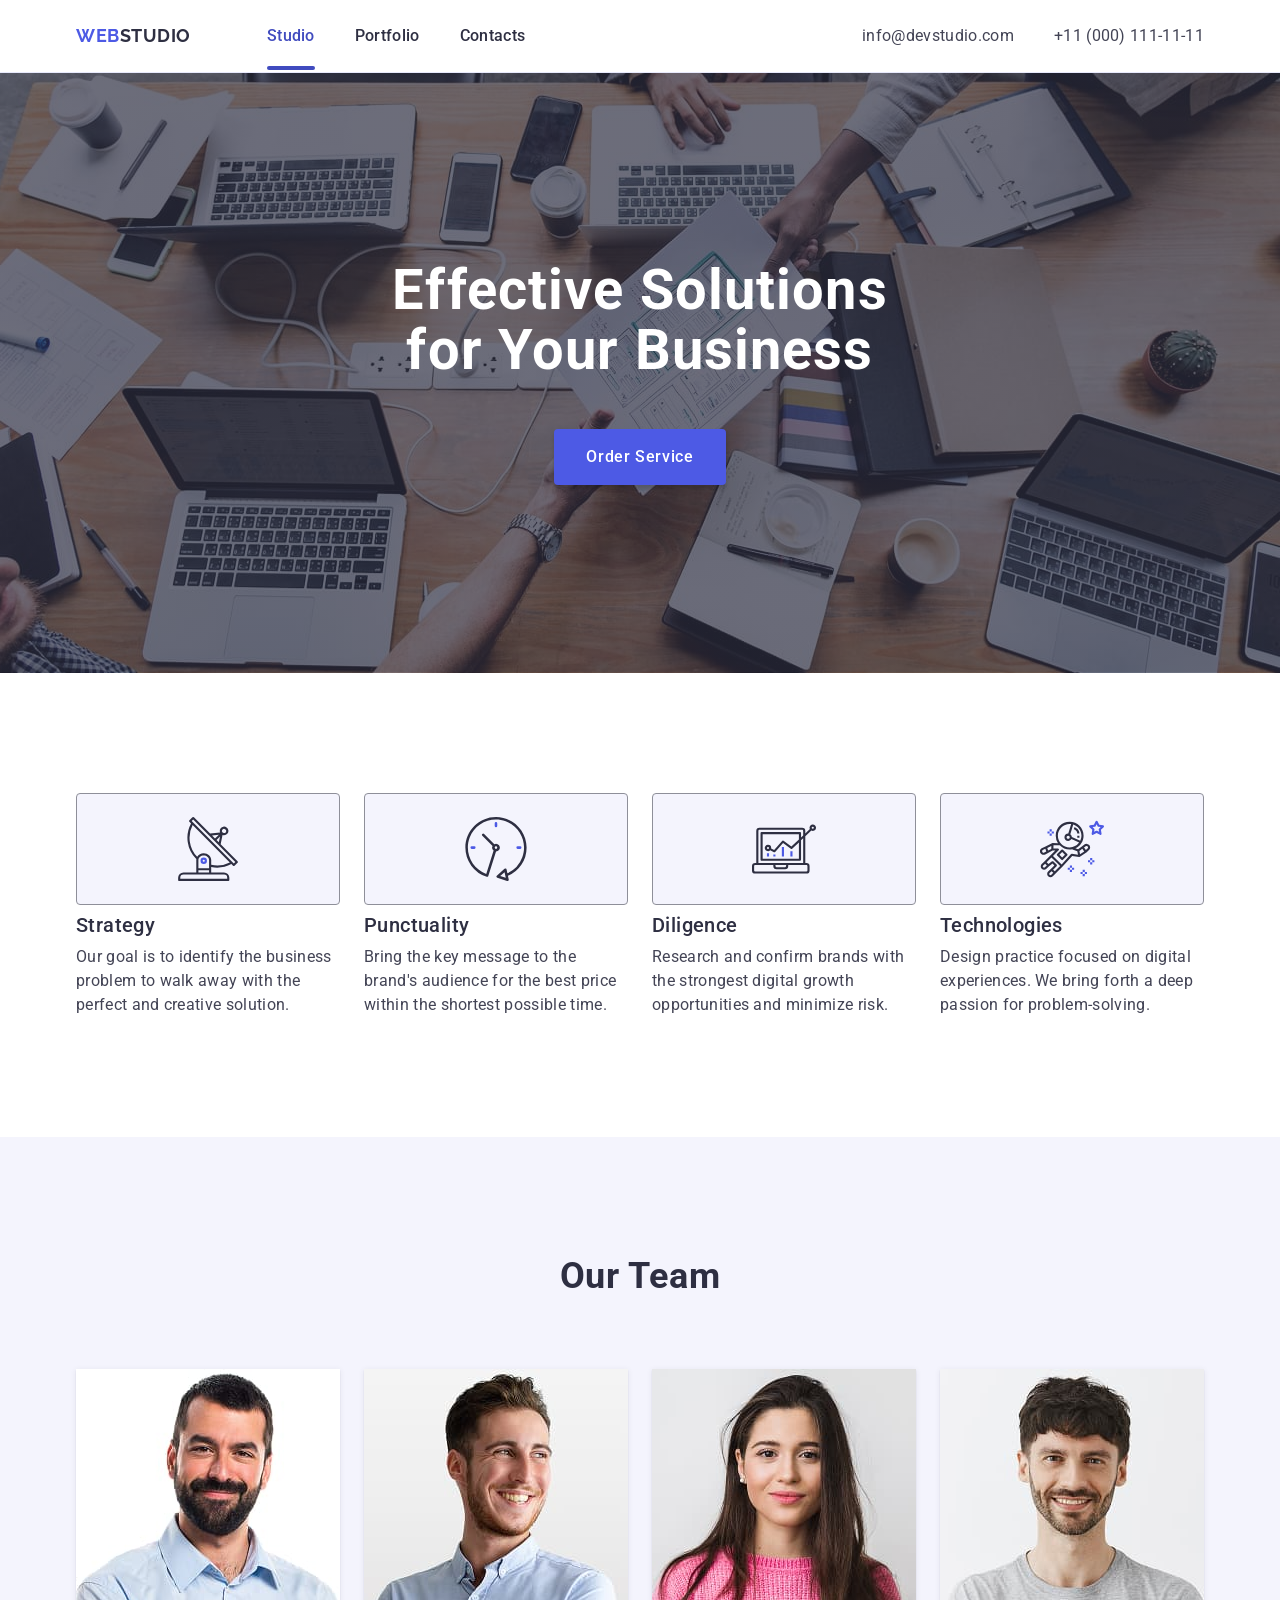
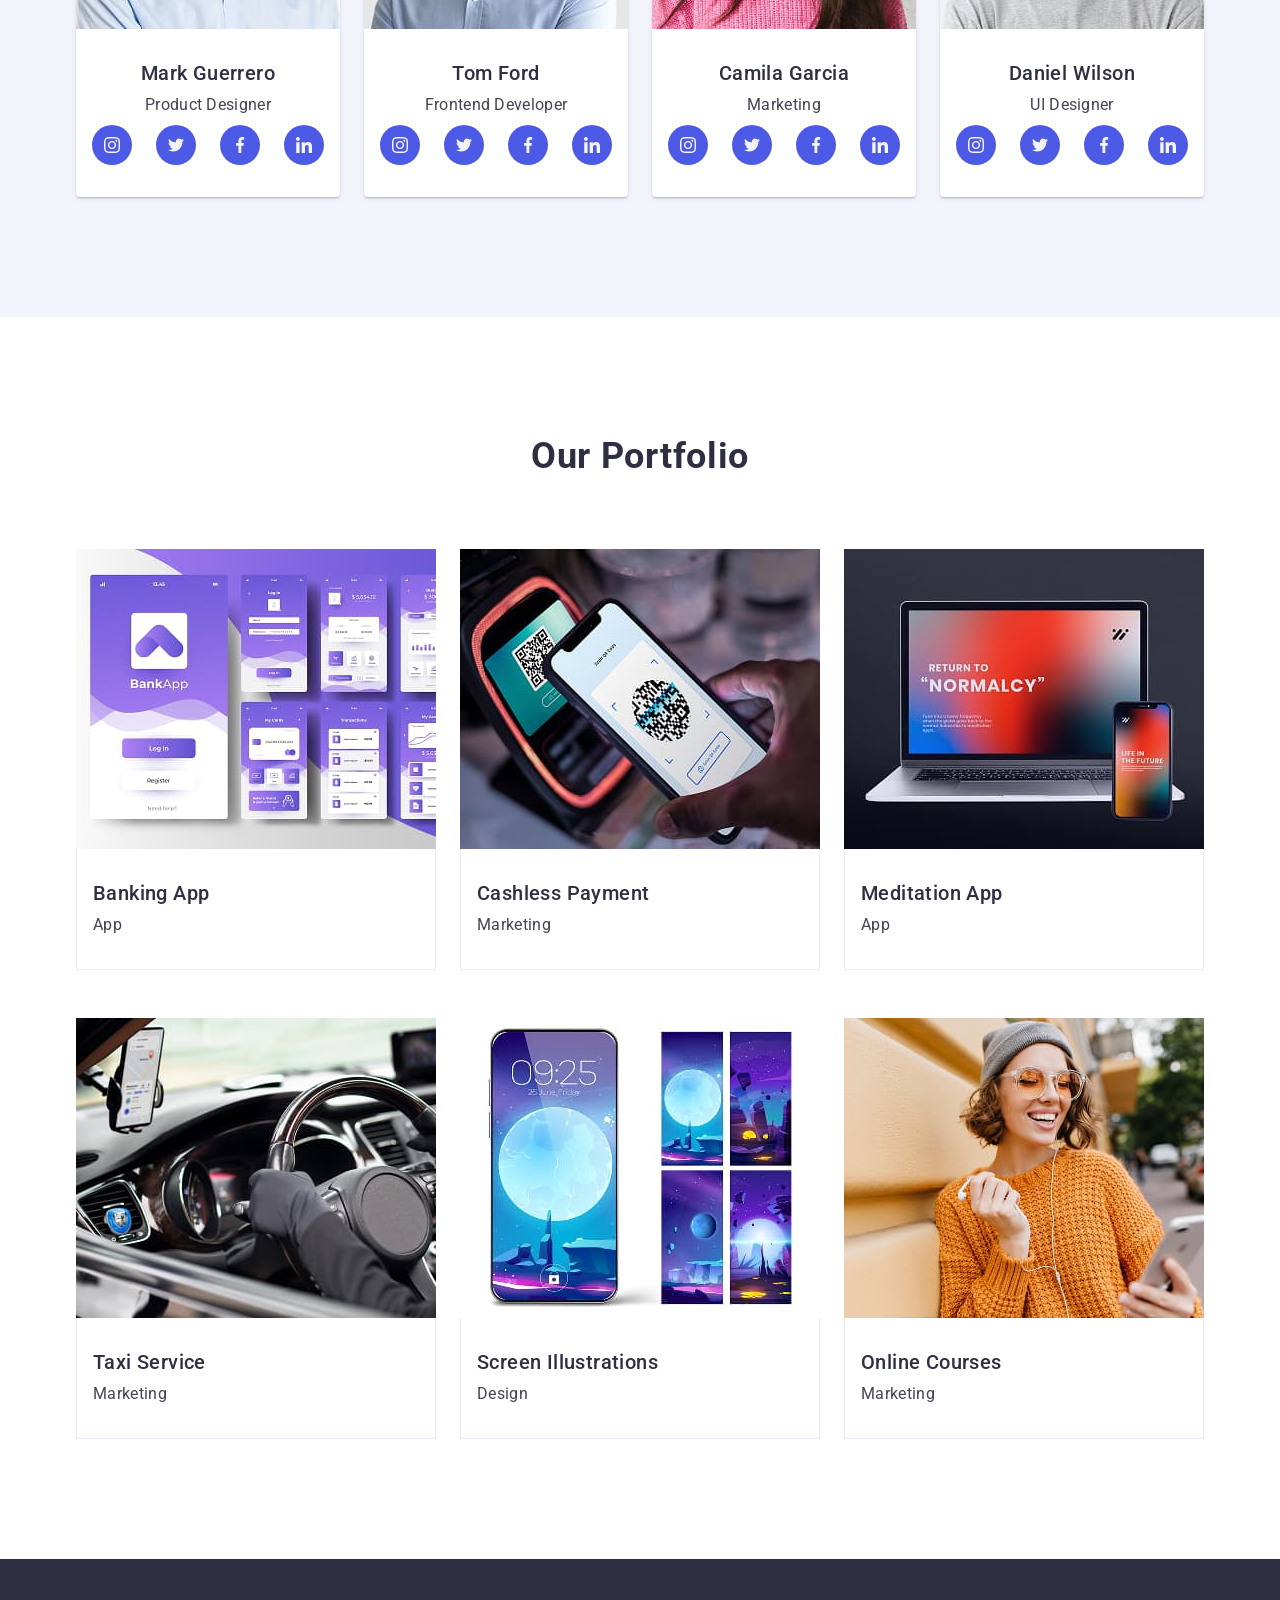
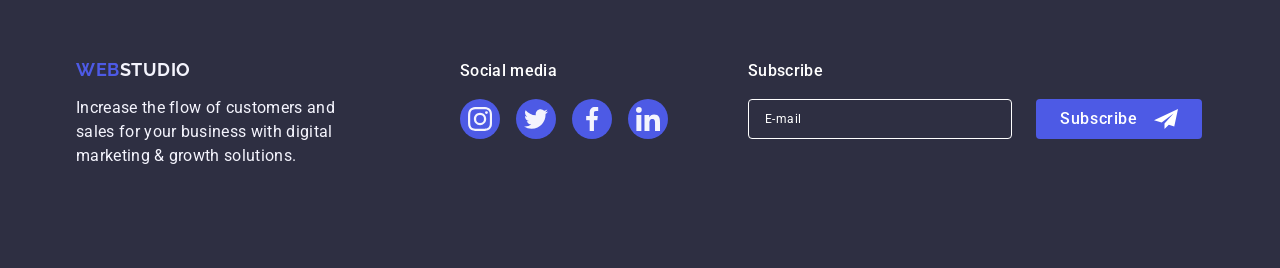
==== commit ff7856e4: "hw-05" ====
--- a/index.html
+++ b/index.html
@@ -476,7 +476,88 @@
             </li>
           </ul>
         </div>
+        <div class="footer-form-wrap">
+          <form class="footer-form" name="subscribe-form">
+            <label class="footer-form-label">
+              <p class="text">Subscribe</p>
+              <input
+                type="email"
+                class="input"
+                name="email"
+                placeholder="E-mail"
+              />
+            </label>
+            <button type="submit" class="footer-form-button button">
+              Subscribe
+              <svg class="icon" width="24" height="24">
+                <use href="./images/icons.svg#icon-telegram"></use>
+              </svg>
+            </button>
+          </form>
+        </div>
       </div>
     </footer>
+
+    <div class="modal-wrap">
+      <div class="modal">
+        <button class="modal-close-button button">
+          <svg class="icon" width="8" height="8">
+            <use href="./images/icons.svg#icon-close"></use>
+          </svg>
+        </button>
+        <p class="text">Leave your contacts and we will call you back</p>
+        <form class="modal-form" name="modal-form">
+          <label class="modal-form-label">
+            <p class="text">Name</p>
+            <div class="input-wrap">
+              <input class="modal-form-input" type="text" name="name" />
+              <svg class="icon" width="18" height="24">
+                <use href="./images/icons.svg#icon-person"></use>
+              </svg>
+            </div>
+          </label>
+          <label class="modal-form-label">
+            <p class="text">Phone</p>
+            <div class="input-wrap">
+              <input class="modal-form-input" type="tel" name="phone" />
+              <svg class="icon" width="18" height="24">
+                <use href="./images/icons.svg#icon-phone"></use>
+              </svg>
+            </div>
+          </label>
+          <label class="modal-form-label">
+            <p class="text">Email</p>
+            <div class="input-wrap">
+              <input class="modal-form-input" type="email" name="email" />
+              <svg class="icon" width="18" height="24">
+                <use href="./images/icons.svg#icon-email"></use>
+              </svg>
+            </div>
+          </label>
+          <label class="modal-form-label">
+            <p class="text">Comment</p>
+            <textarea
+              class="textarea"
+              name="comment"
+              placeholder="Text input"
+            ></textarea>
+          </label>
+          <label class="modal-custom-checkbox">
+            <input type="checkbox" class="input visually-hidden" />
+            <span class="checkbox">
+              <svg class="checkmark" width="10" height="8">
+                <use href="./images/icons.svg#icon-check"></use>
+              </svg>
+            </span>
+            <p class="text">I accept the terms and conditions of the</p>
+            &nbsp;
+            <a class="link" href="">Privacy Policy</a>
+          </label>
+          <button class="modal-form-submit-btn button" type="submit">
+            Send
+          </button>
+        </form>
+      </div>
+    </div>
   </body>
 </html>
--- a/css/styles.css
+++ b/css/styles.css
@@ -1,453 +1,753 @@
 :root {
-    --primaryBrandColor: #4D5AE5;
-    --pressedStateColor: #404BBF;
-    --darkColor: #2E2F42;
-    --successColor: #31D0AA;
-    --textColor: #434455;
-    --subtleTextColor: #8E8F99;
-    --accentColor: #E7E9FC;
-    --lightColor: #F4F4FD;
-    --modalOverlayColor: #2E2F4266;
-    --heroBackgroundColor: rgba(46, 47, 66, 0.7);
-    --whiteBackgroundColor: #FFFFFF;
-    --modalBackgroundColor: #FCFCFC;
-
-    --mainTimingFunction: cubic-bezier(0.4, 0, 0.2, 1);
+  --primaryBrandColor: #4d5ae5;
+  --pressedStateColor: #404bbf;
+  --darkColor: #2e2f42;
+  --successColor: #31d0aa;
+  --textColor: #434455;
+  --subtleTextColor: #8e8f99;
+  --accentColor: #e7e9fc;
+  --lightColor: #f4f4fd;
+  --modalOverlayColor: #2e2f4240;
+  --heroBackgroundColor: rgba(46, 47, 66, 0.7);
+  --whiteBackgroundColor: #ffffff;
+  --modalBackgroundColor: #fcfcfc;
+
+  --mainTimingFunction: cubic-bezier(0.4, 0, 0.2, 1);
 }
 
 body {
-    font-family: "Roboto", sans-serif;
-    color: var(--textColor);
-    background-color: var(--whiteBackgroundColor);
-    min-height: 100vh;
-    font-size: 16px;
-    line-height: 1.5;
-    letter-spacing: 0.02em;
-}
-
-body, h1, h2, h3, h4, h5, h6, p, ul, ol, li, figure, blockquote, dl, dd {
-    margin: 0;
-    padding: 0;
-}  
-
-button, input, textarea, select {
-    font: inherit;
+  font-family: "Roboto", sans-serif;
+  color: var(--textColor);
+  background-color: var(--whiteBackgroundColor);
+  min-height: 100vh;
+  font-size: 16px;
+  line-height: 1.5;
+  letter-spacing: 0.02em;
+}
+
+body,
+h1,
+h2,
+h3,
+h4,
+h5,
+h6,
+p,
+ul,
+ol,
+li,
+figure,
+blockquote,
+dl,
+dd {
+  margin: 0;
+  padding: 0;
+}
+
+button,
+input,
+textarea,
+select {
+  font: inherit;
 }
 
 button {
-    cursor: pointer;
-    border: none;
-    background: none;
-}
-
-ul, ol {
-    list-style-type: none;
+  cursor: pointer;
+  border: none;
+  background: none;
+}
+
+input,
+textarea {
+  outline: none;
+}
+
+ul,
+ol {
+  list-style-type: none;
 }
 
 a {
-    color: inherit;
-    text-decoration: none;
-}
-
-img, svg {
-    display: block;
-    max-width: 100%;
-    height: auto;
-}
-
-.container { 
-    max-width: 1158px;
-    padding: 0 15px;
-    margin-left: auto;
-    margin-right: auto;
+  color: inherit;
+  text-decoration: none;
+}
+
+img,
+svg {
+  display: block;
+  max-width: 100%;
+  height: auto;
+}
+
+.container {
+  max-width: 1158px;
+  padding: 0 15px;
+  margin-left: auto;
+  margin-right: auto;
 }
 
 .section-title {
-    color: var(--darkColor);
-    font-weight: 700;
-    font-size: 36px;
-    line-height: 1.11;
-    letter-spacing: 0.02em;
-    text-align: center;
-    text-transform: capitalize;
+  color: var(--darkColor);
+  font-weight: 700;
+  font-size: 36px;
+  line-height: 1.11;
+  letter-spacing: 0.02em;
+  text-align: center;
+  text-transform: capitalize;
 }
 
 .sub-title {
-    color: var(--darkColor);
-    font-weight: 500;
-    font-size: 20px;
-    line-height: 1.2;
-    letter-spacing: 0.02em;
-    text-transform: capitalize;
+  color: var(--darkColor);
+  font-weight: 500;
+  font-size: 20px;
+  line-height: 1.2;
+  letter-spacing: 0.02em;
+  text-transform: capitalize;
 }
 
 .logo {
-    color: var(--primaryBrandColor);
-    font-family: "Raleway", sans-serif;
-    font-weight: 700;
-    font-size: 18px;
-    line-height: 1.17;
-    text-transform: uppercase;
-    letter-spacing: 0.03em;
+  color: var(--primaryBrandColor);
+  font-family: "Raleway", sans-serif;
+  font-weight: 700;
+  font-size: 18px;
+  line-height: 1.17;
+  text-transform: uppercase;
+  letter-spacing: 0.03em;
 }
 
 .logo-span {
-    color: var(--darkColor);
+  color: var(--darkColor);
 }
 
 .text {
-    font-size: 16px;
-    letter-spacing: 0.02em
+  font-size: 16px;
+  letter-spacing: 0.02em;
 }
 
 .visually-hidden {
-    position: absolute;
-    width: 1px;
-    height: 1px;
-    margin: -1px;
-    border: 0;
-    padding: 0;
-
-    white-space: nowrap;
-    clip-path: inset(100%);
-    clip: rect(0 0 0 0);
-    overflow: hidden;
+  position: absolute;
+  width: 1px;
+  height: 1px;
+  margin: -1px;
+  border: 0;
+  padding: 0;
+
+  white-space: nowrap;
+  clip-path: inset(100%);
+  clip: rect(0 0 0 0);
+  overflow: hidden;
 }
 
 /* HEADER */
 
 .header {
-    border-bottom: 1px solid var(--accentColor);
-    padding: 24px 0;
-    box-shadow: 
-        0px 1px 6px rgba(46, 47, 66, 0.08),
-        0px 1px 1px rgba(46, 47, 66, 0.16),
-        0px 2px 1px rgba(46, 47, 66, 0.08);
+  border-bottom: 1px solid var(--accentColor);
+  padding: 24px 0;
+  box-shadow: 0px 1px 6px rgba(46, 47, 66, 0.08),
+    0px 1px 1px rgba(46, 47, 66, 0.16), 0px 2px 1px rgba(46, 47, 66, 0.08);
 }
 
 .header .container {
-    display: flex;
-    align-items: center;
-    justify-content: space-between;
+  display: flex;
+  align-items: center;
+  justify-content: space-between;
 }
 
 .header .link {
-    transition: color 250ms var(--mainTimingFunction);
-}
-
-.header .link:hover, 
+  transition: color 250ms var(--mainTimingFunction);
+}
+
+.header .link:hover,
 .header .link:focus {
-    color: var(--pressedStateColor);
+  color: var(--pressedStateColor);
 }
 
 .header-nav {
-    display: flex;
-    align-items: center;
+  display: flex;
+  align-items: center;
 }
 
 .header-nav .logo {
-    margin-right: 76px;
+  margin-right: 76px;
 }
 
 .header-nav-list {
-    display: flex;
-    gap: 40px;
-    color: var(--darkColor);
-    font-weight: 500;
+  display: flex;
+  gap: 40px;
+  color: var(--darkColor);
+  font-weight: 500;
 }
 
 .header-nav-list .link {
-    padding: 24px 0;
+  padding: 24px 0;
 }
 
 .header-nav-list .current {
-    position: relative;
-    color: var(--pressedStateColor);
+  position: relative;
+  color: var(--pressedStateColor);
 }
 
 .header-nav-list .current::after {
-    content: "";
-    position: absolute;
-    bottom: -1px;
-    left: 0;
-    width: 100%;
-    height: 4px;
-    border-radius: 2px;
-    background-color: var(--pressedStateColor);
+  content: "";
+  position: absolute;
+  bottom: -1px;
+  left: 0;
+  width: 100%;
+  height: 4px;
+  border-radius: 2px;
+  background-color: var(--pressedStateColor);
 }
 
 .header-address {
-    font-style: normal;
+  font-style: normal;
 }
 
 .header-address-list {
-    display: flex;
-    gap: 40px;
+  display: flex;
+  gap: 40px;
 }
 
 /* ORDER SECTION */
 
 .order-section {
-    background-color: var(--darkColor);
-    margin: 0 auto;
-    padding: 188px 0;
-    background-image: linear-gradient(var(--heroBackgroundColor), var(--heroBackgroundColor)), url(../images/hero-bg.jpg);
-    max-width: 1440px;
-    background-repeat: no-repeat;
-    background-position: center;
-    background-size: cover;
+  background-color: var(--darkColor);
+  margin: 0 auto;
+  padding: 188px 0;
+  background-image: linear-gradient(
+      var(--heroBackgroundColor),
+      var(--heroBackgroundColor)
+    ),
+    url(../images/hero-bg.jpg);
+  max-width: 1440px;
+  background-repeat: no-repeat;
+  background-position: center;
+  background-size: cover;
 }
 
 .main-title {
-    margin: 0 auto;
-    margin-bottom: 48px;
-    max-width: 496px;
-    color: var(--whiteBackgroundColor);
-    font-weight: 700;
-    font-size: 56px;
-    line-height: 1.07;
-    letter-spacing: 0.02em;
-    text-align: center;
+  margin: 0 auto;
+  margin-bottom: 48px;
+  max-width: 496px;
+  color: var(--whiteBackgroundColor);
+  font-weight: 700;
+  font-size: 56px;
+  line-height: 1.07;
+  letter-spacing: 0.02em;
+  text-align: center;
 }
 
 .order-section .button {
-    display: block;
-    min-width: 169px;
-    margin: 0 auto;
-    padding: 16px 32px;
-    border-radius: 4px;
-    box-shadow: 0px 4px 4px rgba(0, 0, 0, 0.15);
-    color: var(--whiteBackgroundColor);
-    background-color: var(--primaryBrandColor);
-    font-weight: 500;
-    line-height: 1.5;
-    letter-spacing: 0.04em;
-    transition: background-color 250ms var(--mainTimingFunction);
-}
-
-.order-section .button:hover, 
+  display: block;
+  min-width: 169px;
+  margin: 0 auto;
+  padding: 16px 32px;
+  border-radius: 4px;
+  box-shadow: 0px 4px 4px rgba(0, 0, 0, 0.15);
+  color: var(--whiteBackgroundColor);
+  background-color: var(--primaryBrandColor);
+  font-weight: 500;
+  line-height: 1.5;
+  letter-spacing: 0.04em;
+  transition: background-color 250ms var(--mainTimingFunction);
+}
+
+.order-section .button:hover,
 .order-section .button:focus {
-    background-color: var(--pressedStateColor);
+  background-color: var(--pressedStateColor);
 }
 
 /* VALUES SECTION */
 
 .values-section {
-    padding: 120px 0;
+  padding: 120px 0;
 }
 
 .values-section-list {
-    display: flex;
-    gap: 24px;
+  display: flex;
+  gap: 24px;
 }
 
 .values-section-list .icon-container {
-    display: flex;
-    justify-content: center;
-    align-items: center;
-    height: 112px;
-    background-color: var(--lightColor);
-    border: 1px solid var(--subtleTextColor);
-    border-radius: 4px;
-    margin-bottom: 8px;
+  display: flex;
+  justify-content: center;
+  align-items: center;
+  height: 112px;
+  background-color: var(--lightColor);
+  border: 1px solid var(--subtleTextColor);
+  border-radius: 4px;
+  margin-bottom: 8px;
 }
 
 .values-section-list .list-item {
-    flex-basis: calc((100% - 3 * 24px) / 4)
+  flex-basis: calc((100% - 3 * 24px) / 4);
 }
 
 .values-section-list .sub-title {
-    margin-bottom: 8px;
+  margin-bottom: 8px;
 }
 
 /* TEAM SECTION */
 
 .team-section {
-    padding: 120px 0;
-    background-color: var(--lightColor);
+  padding: 120px 0;
+  background-color: var(--lightColor);
 }
 
 .team-section .section-title {
-    margin-bottom: 72px;
+  margin-bottom: 72px;
 }
 
 .team-section-list {
-    display: flex;
-    gap: 24px;
+  display: flex;
+  gap: 24px;
 }
 
 .team-section-list > .list-item {
-    background-color: var(--whiteBackgroundColor);
-    flex-basis: calc((100% - 24px * 3) / 4);
-    box-shadow: 
-        0px 1px 6px rgba(46, 47, 66, 0.08),
-        0px 1px 1px rgba(46, 47, 66, 0.16),
-        0px 2px 1px rgba(46, 47, 66, 0.08);
-    border-radius: 0 0 4px 4px;
+  background-color: var(--whiteBackgroundColor);
+  flex-basis: calc((100% - 24px * 3) / 4);
+  box-shadow: 0px 1px 6px rgba(46, 47, 66, 0.08),
+    0px 1px 1px rgba(46, 47, 66, 0.16), 0px 2px 1px rgba(46, 47, 66, 0.08);
+  border-radius: 0 0 4px 4px;
 }
 
 .team-card-content {
-    text-align: center;
-    padding: 32px 0px;
+  text-align: center;
+  padding: 32px 0px;
 }
 
 .team-card-content .sub-title {
-    margin-bottom: 8px;
+  margin-bottom: 8px;
 }
 
 .team-card-content .text {
-    margin-bottom: 8px;
+  margin-bottom: 8px;
 }
 
 .team-links-list {
-    display: flex;
-    justify-content: center;
-    gap: 24px;
+  display: flex;
+  justify-content: center;
+  gap: 24px;
 }
 
 .team-links-list .link {
-    display: flex;
-    justify-content: center;
-    align-items: center;
-    background-color: var(--primaryBrandColor);
-    width: 40px;
-    height: 40px;
-    border-radius: 50%;
-    transition: background-color 250ms var(--mainTimingFunction);
+  display: flex;
+  justify-content: center;
+  align-items: center;
+  background-color: var(--primaryBrandColor);
+  width: 40px;
+  height: 40px;
+  border-radius: 50%;
+  transition: background-color 250ms var(--mainTimingFunction);
 }
 
 .team-links-list .link:hover,
 .team-links-list .link:focus {
-    background-color: var(--pressedStateColor);
+  background-color: var(--pressedStateColor);
 }
 
 .team-links-list .icon {
-    fill: var(--lightColor);
+  fill: var(--lightColor);
 }
 
 /* PORTFOLIO SECTION */
 
 .portfolio-section {
-    padding: 120px 0;
+  padding: 120px 0;
 }
 
 .portfolio-section .section-title {
-    margin-bottom: 72px;
+  margin-bottom: 72px;
 }
 
 .portfolio-section-list {
-    display: flex;
-    flex-wrap: wrap;
-    row-gap: 48px;
-    column-gap: 24px;
+  display: flex;
+  flex-wrap: wrap;
+  row-gap: 48px;
+  column-gap: 24px;
 }
 
 .portfolio-list-item {
-    flex-basis: calc((100% - 24px * 2) / 3);
-    transition: box-shadow 250ms var(--mainTimingFunction);
+  flex-basis: calc((100% - 24px * 2) / 3);
+  transition: box-shadow 250ms var(--mainTimingFunction);
 }
 
 .portfolio-list-item:hover,
 .portfolio-list-item:focus {
-    box-shadow: 
-        0px 1px 6px rgba(46, 47, 66, 0.08),
-        0px 1px 1px rgba(46, 47, 66, 0.16),
-        0px 2px 1px rgba(46, 47, 66, 0.08);
+  box-shadow: 0px 1px 6px rgba(46, 47, 66, 0.08),
+    0px 1px 1px rgba(46, 47, 66, 0.16), 0px 2px 1px rgba(46, 47, 66, 0.08);
 }
 
 .portfolio-image-wrap {
-    position: relative;
-    overflow: hidden;
+  position: relative;
+  overflow: hidden;
 }
 
 .portfolio-card-overlay {
-    color: var(--lightColor);
-    background-color: var(--primaryBrandColor);
-    position: absolute;
-    top: 0;
-    left: 0;
-    padding: 40px 32px;
-    width: 100%;
-    height: 100%;
-    transform: translateY(100%);
-    transition: transform 250ms var(--mainTimingFunction);
+  color: var(--lightColor);
+  background-color: var(--primaryBrandColor);
+  position: absolute;
+  top: 0;
+  left: 0;
+  padding: 40px 32px;
+  width: 100%;
+  height: 100%;
+  transform: translateY(100%);
+  transition: transform 250ms var(--mainTimingFunction);
 }
 
 .portfolio-list-item:hover .portfolio-card-overlay,
 .portfolio-list-item:focus .portfolio-card-overlay {
-    transform: translateY(0);
+  transform: translateY(0);
 }
 
 .portfolio-card-content {
-    padding: 32px 16px;
-    border: 1px solid var(--accentColor);
-    border-top: none;
+  padding: 32px 16px;
+  border: 1px solid var(--accentColor);
+  border-top: none;
 }
 
 .portfolio-card-content .sub-title {
-    margin-bottom: 8px;
+  margin-bottom: 8px;
 }
 
 /* FOOTER */
 
 .footer {
-    padding: 100px 0;
-    color: var(--lightColor);
-    background-color: var(--darkColor);
+  padding: 100px 0;
+  color: var(--lightColor);
+  background-color: var(--darkColor);
 }
 
 .footer .container {
-    display: flex;
-    align-items: baseline;
+  display: flex;
+  align-items: baseline;
 }
 
 .footer-descr-wrap {
-    margin-right: 120px;
+  margin-right: 120px;
 }
 
 .footer .logo {
-    display: inline-block;
-    margin-bottom: 16px;
+  display: inline-block;
+  margin-bottom: 16px;
 }
 
 .footer .text {
-    width: 264px;
+  width: 264px;
 }
 
 .footer .logo-span {
-    color: var(--lightColor);
+  color: var(--lightColor);
+}
+
+.footer-socials-wrap {
+  margin-right: 80px;
 }
 
 .footer-socials-text {
-    color: var(--whiteBackgroundColor);
-    font-weight: 500;
-    font-size: 16px;
-    line-height: 1.5;
-    letter-spacing: 0.02em;
-    margin-bottom: 16px;
+  color: var(--whiteBackgroundColor);
+  font-weight: 500;
+  font-size: 16px;
+  line-height: 1.5;
+  letter-spacing: 0.02em;
+  margin-bottom: 16px;
 }
 
 .footer-socials-list {
-    display: flex;
-    gap: 16px;
+  display: flex;
+  gap: 16px;
 }
 
 .footer-socials-list .link {
-    display: flex;
-    justify-content: center;
-    align-items: center;
-    background-color: var(--primaryBrandColor);
-    width: 40px;
-    height: 40px;
-    border-radius: 50%;
-    transition: background-color 250ms var(--mainTimingFunction);
+  display: flex;
+  justify-content: center;
+  align-items: center;
+  background-color: var(--primaryBrandColor);
+  width: 40px;
+  height: 40px;
+  border-radius: 50%;
+  transition: background-color 250ms var(--mainTimingFunction);
 }
 
 .footer-socials-list .link:hover,
 .footer-socials-list .link:focus {
-    background-color: var(--successColor);
+  background-color: var(--successColor);
 }
 
 .footer-socials-list .icon {
-    fill: var(--lightColor);
-}+  fill: var(--lightColor);
+}
+
+.footer-form {
+  display: flex;
+  align-items: end;
+  gap: 24px;
+}
+
+.footer-form-label .text {
+  color: var(--whiteBackgroundColor);
+  margin-bottom: 16px;
+  font-weight: 500;
+  font-size: 16px;
+  line-height: 1.5;
+  letter-spacing: 0.02em;
+}
+
+.footer-form-label .input {
+  width: 264px;
+  height: 40px;
+  padding: 8px 16px;
+  background-color: transparent;
+  border: 1px solid var(--whiteBackgroundColor);
+  border-radius: 4px;
+
+  color: var(--whiteBackgroundColor);
+  font-size: 12px;
+  line-height: 2;
+  letter-spacing: 0.04em;
+
+  transition: border-color 250ms var(--mainTimingFunction);
+}
+
+.footer-form-label .input:focus {
+  border-color: var(--primaryBrandColor);
+}
+
+.footer-form-label .input::placeholder {
+  color: var(--whiteBackgroundColor);
+  font-size: 12px;
+  line-height: 2;
+  letter-spacing: 0.04em;
+}
+
+.footer-form-button {
+  display: flex;
+  gap: 16px;
+  padding: 8px 24px;
+  color: var(--whiteBackgroundColor);
+  background-color: var(--primaryBrandColor);
+  font-weight: 500;
+  font-size: 16px;
+  line-height: 1.5;
+  letter-spacing: 0.04em;
+  border-radius: 4px;
+  transition: background-color 250ms var(--mainTimingFunction);
+}
+
+.footer-form-button:hover,
+.footer-form-button:focus {
+  background-color: var(--pressedStateColor);
+}
+
+.footer-form-button .icon {
+  fill: var(--whiteBackgroundColor);
+}
+
+/* MODAL */
+
+.modal-wrap {
+  position: fixed;
+  top: 0;
+  left: 0;
+  display: flex;
+  align-items: center;
+  justify-content: center;
+  width: 100%;
+  height: 100%;
+  z-index: 999;
+  background-color: var(--modalOverlayColor);
+
+  opacity: 0;
+  pointer-events: none;
+}
+
+.modal-wrap.is-open {
+  opacity: 1;
+  pointer-events: auto;
+}
+
+.modal {
+  background-color: var(--modalBackgroundColor);
+  padding: 24px;
+  border-radius: 4px;
+  box-shadow: 0px 2px 1px rgba(00, 00, 00, 0.2),
+    0px 1px 3px rgba(00, 00, 00, 0.12), 0px 1px 1px rgba(00, 00, 00, 0.14);
+}
+
+.modal-close-button {
+  display: flex;
+  align-items: center;
+  justify-content: center;
+  margin-left: auto;
+  margin-bottom: 24px;
+  width: 24px;
+  height: 24px;
+  border: 1px solid #00000010;
+  border-radius: 50%;
+  background-color: #e7e9fc;
+
+  transition: background-color 250ms var(--mainTimingFunction);
+}
+
+.modal-close-button:hover,
+.modal-close-button:focus {
+  background-color: var(--pressedStateColor);
+}
+
+.modal-close-button .icon {
+  fill: var(--darkColor);
+  transition: fill 250ms var(--mainTimingFunction);
+}
+
+.modal-close-button:hover .icon,
+.modal-close-button:focus .icon {
+  fill: var(--whiteBackgroundColor);
+}
+
+.modal > .text {
+  color: var(--darkColor);
+  font-weight: 500;
+  font-size: 16px;
+  line-height: 1.5;
+  letter-spacing: 0.02em;
+  text-align: center;
+  margin-bottom: 16px;
+}
+
+.modal-form {
+  display: flex;
+  flex-direction: column;
+  gap: 8px;
+}
+
+.modal-form-label {
+  display: flex;
+  flex-direction: column;
+}
+
+.modal-form-label .text {
+  color: var(--subtleTextColor);
+  font-size: 12px;
+  line-height: 1.17;
+  letter-spacing: 0.04em;
+  margin-bottom: 4px;
+}
+
+.modal-form-label .input-wrap {
+  position: relative;
+}
+
+.modal-form-input {
+  padding: 11px 38px;
+  width: 100%;
+  color: var(--darkColor);
+  font-size: 12px;
+  line-height: 1.17;
+  letter-spacing: 0.04em;
+  margin-bottom: 4px;
+  border: 1px solid var(--modalOverlayColor);
+  border-radius: 4px;
+  transition: border-color 250ms var(--mainTimingFunction);
+}
+
+.modal-form-input:focus {
+  border-color: var(--primaryBrandColor);
+}
+
+.modal-form-label .icon {
+  fill: var(--darkColor);
+  position: absolute;
+  top: 8px;
+  left: 16px;
+  transition: fill 250ms var(--mainTimingFunction);
+}
+
+.modal-form-input:focus + .icon {
+  fill: var(--primaryBrandColor);
+}
+
+.modal-form-label .textarea {
+  padding: 8px 16px;
+  height: 120px;
+  color: var(--darkColor);
+  font-size: 12px;
+  line-height: 1.17;
+  letter-spacing: 0.04em;
+  resize: none;
+  border: 1px solid var(--modalOverlayColor);
+  border-radius: 4px;
+  transition: border-color 250ms var(--mainTimingFunction);
+}
+
+.modal-form-label .textarea:focus {
+  border-color: var(--primaryBrandColor);
+}
+
+.modal-form-label .textarea::placeholder {
+  color: var(--modalOverlayColor);
+  font-size: 12px;
+  line-height: 1.17;
+  letter-spacing: 0.04em;
+  margin-bottom: 4px;
+}
+
+.modal-custom-checkbox {
+  display: flex;
+  align-items: center;
+  cursor: pointer;
+  margin-top: 8px;
+  margin-bottom: 16px;
+}
+
+.modal-custom-checkbox .checkbox {
+  display: flex;
+  align-items: center;
+  justify-content: center;
+  margin-right: 8px;
+  width: 16px;
+  height: 16px;
+  border: 1px solid var(--modalOverlayColor);
+  border-radius: 2px;
+  transition: background-color 250ms var(--mainTimingFunction);
+}
+
+.modal-custom-checkbox .checkmark {
+  fill: var(--modalBackgroundColor);
+}
+
+.modal-custom-checkbox .input:checked + .checkbox {
+  background-color: var(--pressedStateColor);
+}
+
+.modal-custom-checkbox .text,
+.modal-custom-checkbox .link {
+  color: #757575;
+  font-size: 12px;
+  line-height: 1.17;
+  letter-spacing: 0.04em;
+}
+
+.modal-custom-checkbox .link {
+  color: var(--primaryBrandColor);
+  text-decoration: underline;
+}
+
+.modal-form-submit-btn {
+  padding: 16px 32px;
+  margin: 0 auto;
+  width: 169px;
+  color: var(--whiteBackgroundColor);
+  background-color: var(--primaryBrandColor);
+  font-weight: 500;
+  font-size: 16px;
+  line-height: 1.5;
+  letter-spacing: 0.04em;
+  border-radius: 4px;
+  box-shadow: 0px 4px 4px rgba(0, 0, 0, 0.15);
+  transition: background-color 250ms var(--mainTimingFunction);
+}
+
+.modal-form-submit-btn:hover,
+.modal-form-submit-btn:focus {
+  background-color: var(--pressedStateColor);
+}
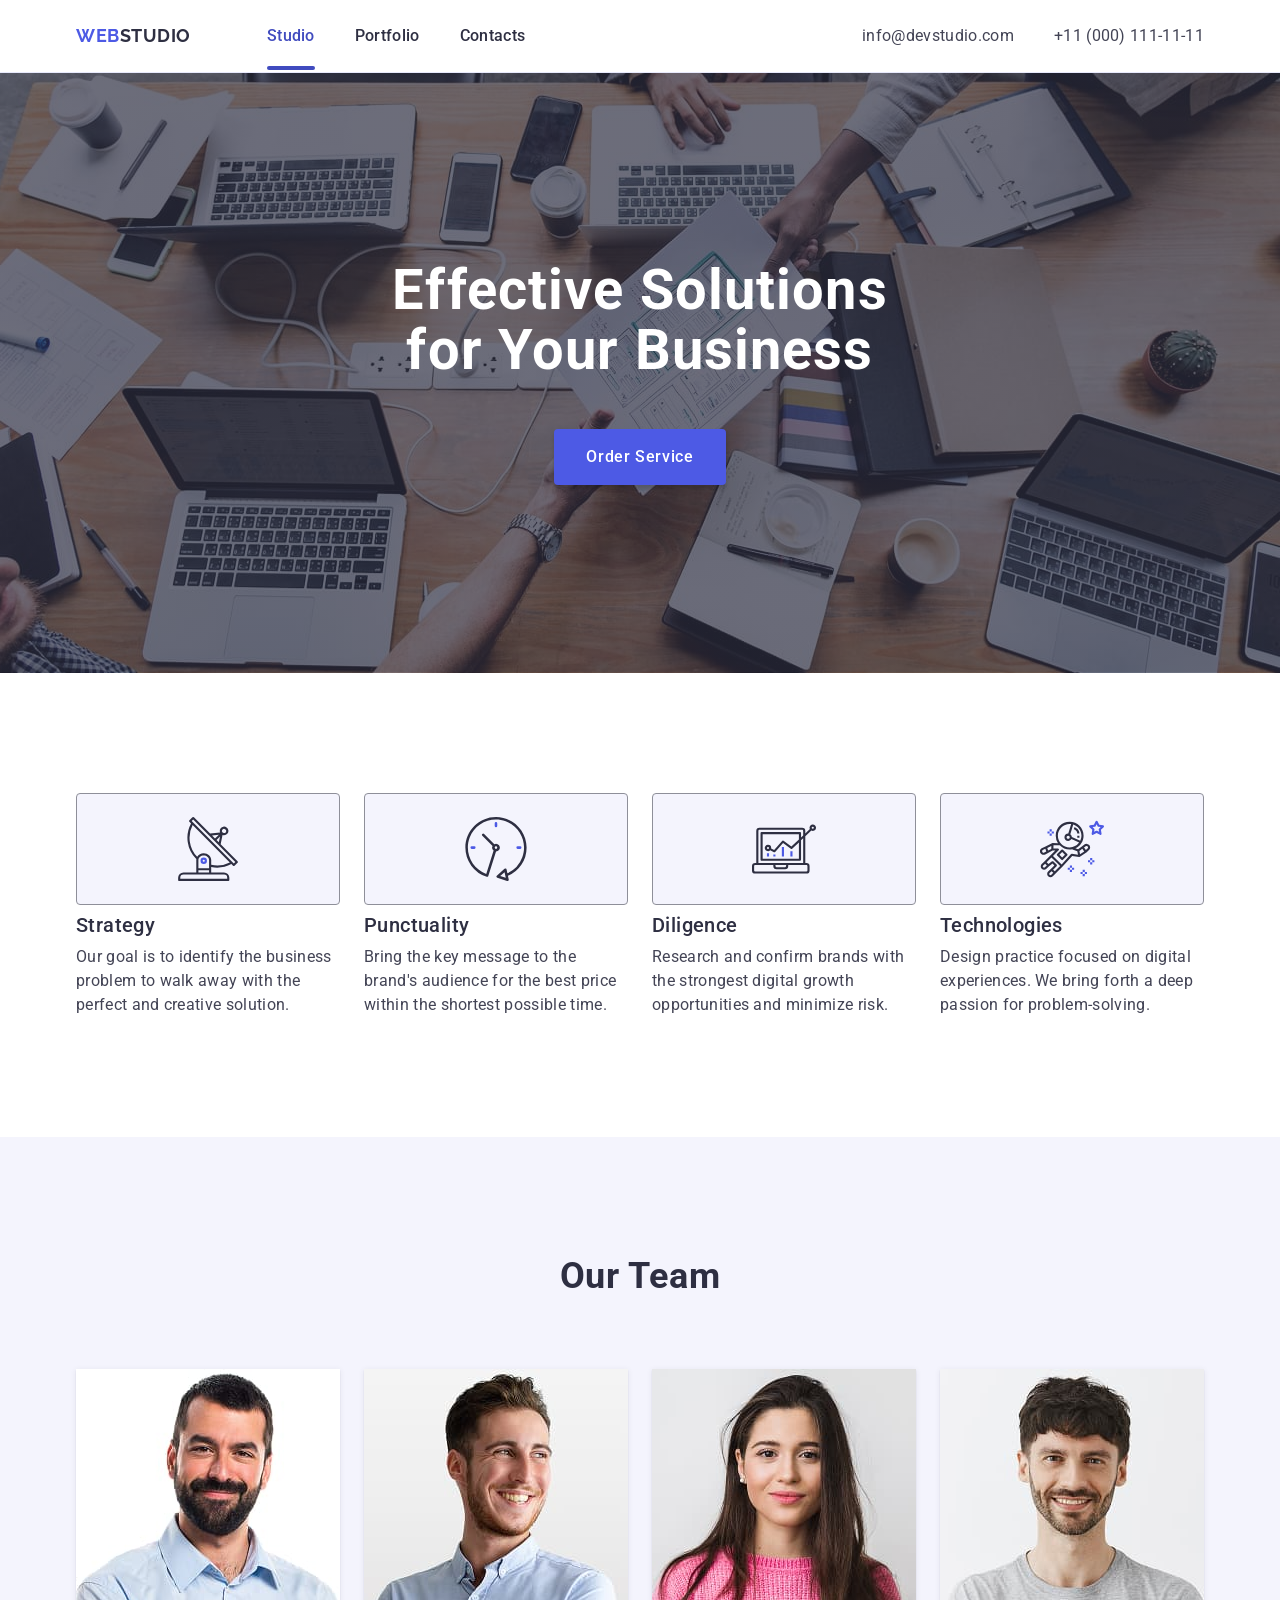
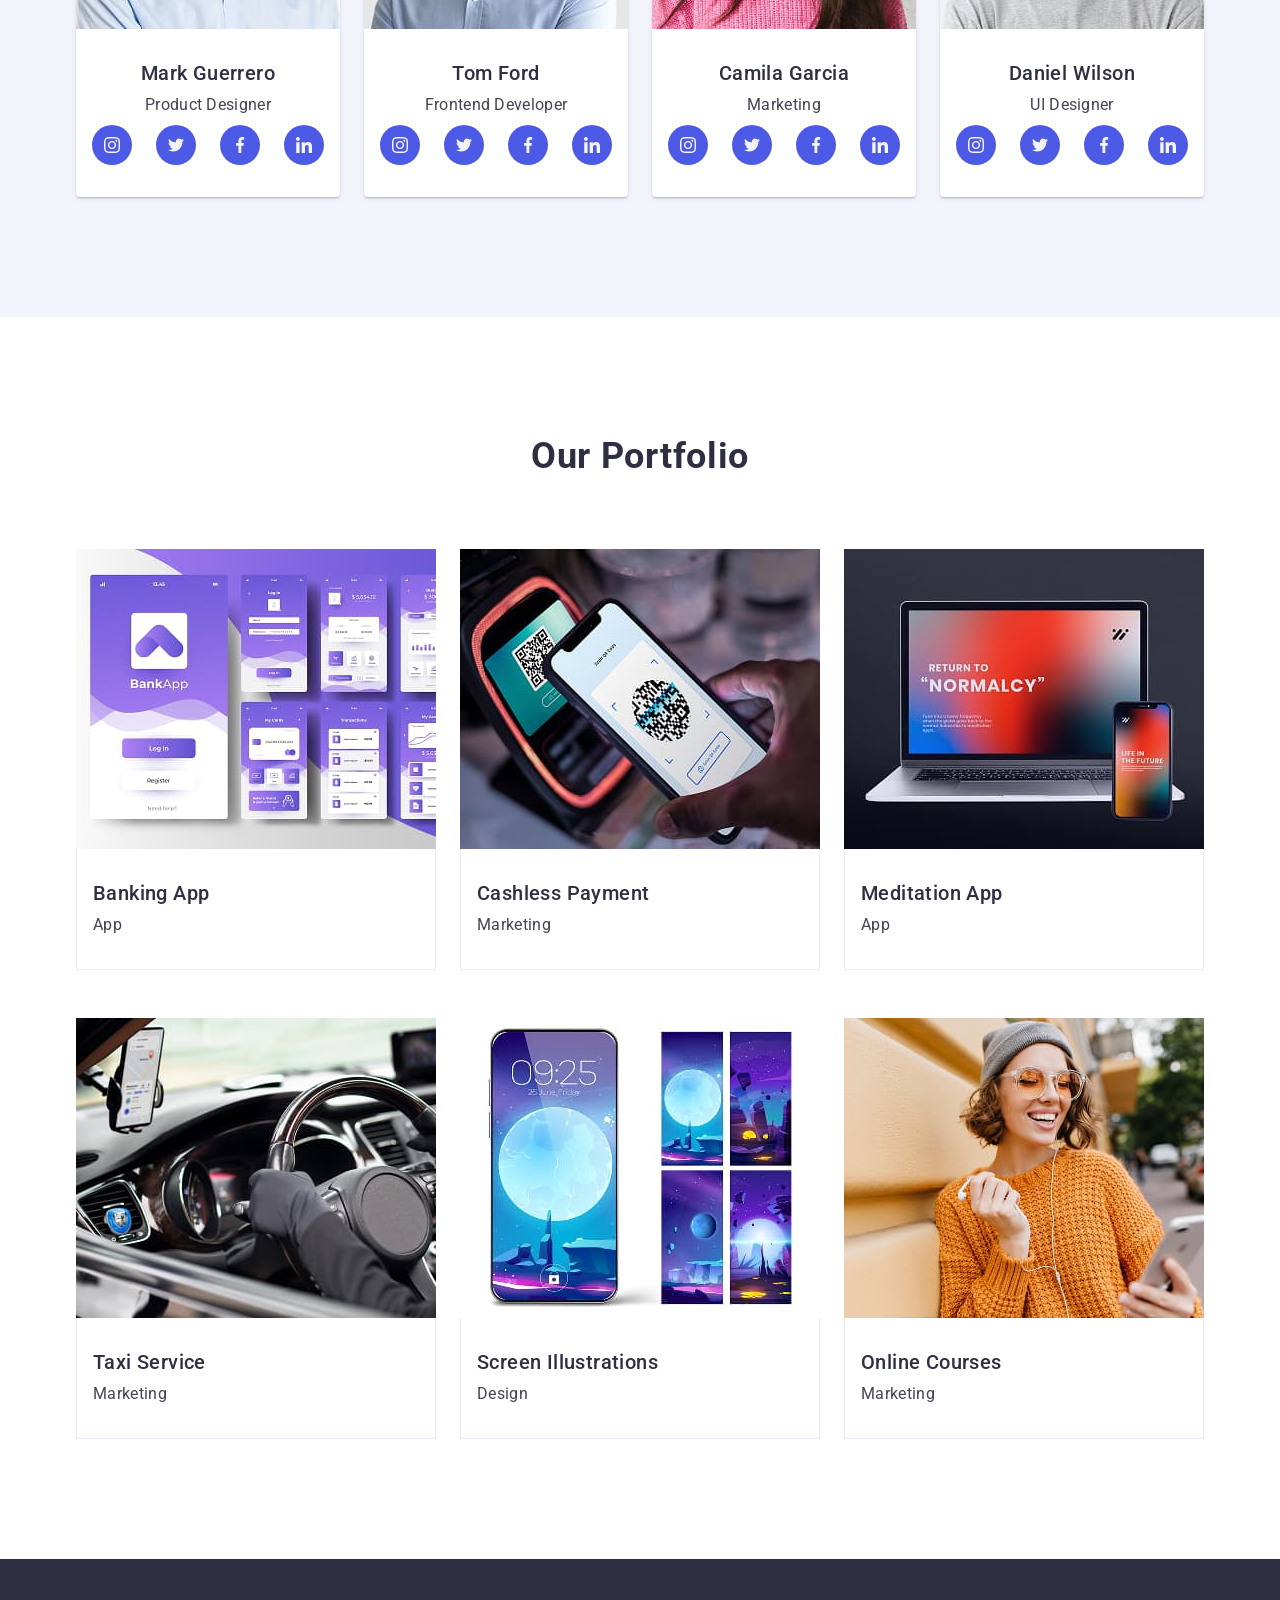
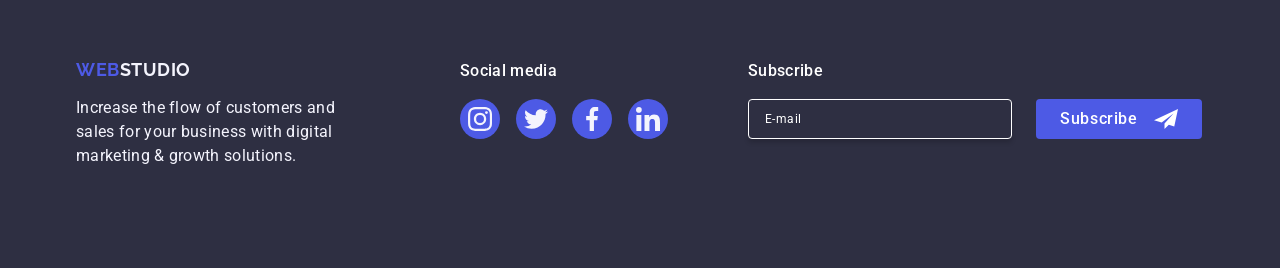
==== commit 37f9f3b0: "corrections #2" ====
--- a/index.html
+++ b/index.html
@@ -477,9 +477,9 @@
           </ul>
         </div>
         <div class="footer-form-wrap">
+          <p class="text">Subscribe</p>
           <form class="footer-form" name="subscribe-form">
             <label class="footer-form-label">
-              <p class="text">Subscribe</p>
               <input
                 type="email"
                 class="input"
@@ -500,59 +500,87 @@
 
     <div class="modal-wrap">
       <div class="modal">
-        <button class="modal-close-button button">
+        <button class="modal-close-button button" type="button">
           <svg class="icon" width="8" height="8">
             <use href="./images/icons.svg#icon-close"></use>
           </svg>
         </button>
         <p class="text">Leave your contacts and we will call you back</p>
         <form class="modal-form" name="modal-form">
-          <label class="modal-form-label">
-            <p class="text">Name</p>
+          <div class="form-item-wrap">
+            <label class="modal-form-label" for="user-name"> Name </label>
             <div class="input-wrap">
-              <input class="modal-form-input" type="text" name="name" />
+              <input
+                class="modal-form-input"
+                type="text"
+                name="user-name"
+                id="user-name"
+              />
               <svg class="icon" width="18" height="24">
                 <use href="./images/icons.svg#icon-person"></use>
               </svg>
             </div>
-          </label>
-          <label class="modal-form-label">
-            <p class="text">Phone</p>
+          </div>
+
+          <div class="form-item-wrap">
+            <label class="modal-form-label" for="user-phone"> Phone </label>
             <div class="input-wrap">
-              <input class="modal-form-input" type="tel" name="phone" />
+              <input
+                class="modal-form-input"
+                type="tel"
+                name="user-phone"
+                id="user-phone"
+              />
               <svg class="icon" width="18" height="24">
                 <use href="./images/icons.svg#icon-phone"></use>
               </svg>
             </div>
-          </label>
-          <label class="modal-form-label">
-            <p class="text">Email</p>
+          </div>
+
+          <div class="form-item-wrap">
+            <label class="modal-form-label" for="user-email"> Email </label>
             <div class="input-wrap">
-              <input class="modal-form-input" type="email" name="email" />
+              <input
+                class="modal-form-input"
+                type="email"
+                name="user-email"
+                id="user-email"
+              />
               <svg class="icon" width="18" height="24">
                 <use href="./images/icons.svg#icon-email"></use>
               </svg>
             </div>
-          </label>
-          <label class="modal-form-label">
-            <p class="text">Comment</p>
+          </div>
+
+          <div class="form-textarea-wrap">
+            <label class="modal-form-label" for="user-comment"> Comment </label>
             <textarea
               class="textarea"
-              name="comment"
+              name="user-comment"
+              id="user-comment"
               placeholder="Text input"
             ></textarea>
-          </label>
-          <label class="modal-custom-checkbox">
-            <input type="checkbox" class="input visually-hidden" />
-            <span class="checkbox">
-              <svg class="checkmark" width="10" height="8">
-                <use href="./images/icons.svg#icon-check"></use>
-              </svg>
-            </span>
-            <p class="text">I accept the terms and conditions of the</p>
-            &nbsp;
-            <a class="link" href="">Privacy Policy</a>
-          </label>
+          </div>
+
+          <div class="modal-custom-checkbox">
+            <input
+              type="checkbox"
+              class="modal-custom-checkbox-input visually-hidden"
+              value="true"
+              name="user-privacy"
+              id="user-privacy"
+            />
+            <label class="modal-custom-checkbox-label" for="user-privacy">
+              <span class="checkbox">
+                <svg class="checkmark" width="10" height="8">
+                  <use href="./images/icons.svg#icon-check"></use>
+                </svg>
+              </span>
+              I accept the terms and conditions of the
+              <a class="link" href="">Privacy Policy</a>
+            </label>
+          </div>
+
           <button class="modal-form-submit-btn button" type="submit">
             Send
           </button>
--- a/css/styles.css
+++ b/css/styles.css
@@ -7,7 +7,7 @@
   --subtleTextColor: #8e8f99;
   --accentColor: #e7e9fc;
   --lightColor: #f4f4fd;
-  --modalOverlayColor: #2e2f4240;
+  --modalOverlayColor: rgba(46, 47, 66, 0.4);
   --heroBackgroundColor: rgba(46, 47, 66, 0.7);
   --whiteBackgroundColor: #ffffff;
   --modalBackgroundColor: #fcfcfc;
@@ -59,7 +59,7 @@
 
 input,
 textarea {
-  outline: none;
+  outline: transparent;
 }
 
 ul,
@@ -484,7 +484,7 @@
   gap: 24px;
 }
 
-.footer-form-label .text {
+.footer-form-wrap > .text {
   color: var(--whiteBackgroundColor);
   margin-bottom: 16px;
   font-weight: 500;
@@ -500,6 +500,7 @@
   background-color: transparent;
   border: 1px solid var(--whiteBackgroundColor);
   border-radius: 4px;
+  box-shadow: 0px 4px 4px rgba(0, 0, 0, 0.15);
 
   color: var(--whiteBackgroundColor);
   font-size: 12px;
@@ -522,7 +523,9 @@
 
 .footer-form-button {
   display: flex;
-  gap: 16px;
+  justify-content: center;
+  align-items: center;
+  min-width: 165px;
   padding: 8px 24px;
   color: var(--whiteBackgroundColor);
   background-color: var(--primaryBrandColor);
@@ -540,6 +543,7 @@
 }
 
 .footer-form-button .icon {
+  margin-left: 16px;
   fill: var(--whiteBackgroundColor);
 }
 
@@ -549,9 +553,6 @@
   position: fixed;
   top: 0;
   left: 0;
-  display: flex;
-  align-items: center;
-  justify-content: center;
   width: 100%;
   height: 100%;
   z-index: 999;
@@ -559,6 +560,9 @@
 
   opacity: 0;
   pointer-events: none;
+
+  transition: opacity 250ms var(--mainTimingFunction),
+    visibility 250ms var(--mainTimingFunction);
 }
 
 .modal-wrap.is-open {
@@ -567,31 +571,42 @@
 }
 
 .modal {
+  position: absolute;
+  top: 50%;
+  left: 50%;
+  transform: translate(-50%, -50%);
+  width: 408px;
+  min-height: 584px;
   background-color: var(--modalBackgroundColor);
-  padding: 24px;
+  padding: 72px 24px 24px 24px;
   border-radius: 4px;
   box-shadow: 0px 2px 1px rgba(00, 00, 00, 0.2),
     0px 1px 3px rgba(00, 00, 00, 0.12), 0px 1px 1px rgba(00, 00, 00, 0.14);
+  transition: transform 250ms var(--mainTimingFunction);
 }
 
 .modal-close-button {
   display: flex;
   align-items: center;
   justify-content: center;
-  margin-left: auto;
-  margin-bottom: 24px;
+  position: absolute;
+  padding: 0;
+  top: 24px;
+  right: 24px;
   width: 24px;
   height: 24px;
-  border: 1px solid #00000010;
+  border: 1px solid rgba(0, 0, 0, 0.1);
   border-radius: 50%;
   background-color: #e7e9fc;
 
-  transition: background-color 250ms var(--mainTimingFunction);
+  transition: background-color 250ms var(--mainTimingFunction),
+    border 250ms var(--mainTimingFunction);
 }
 
 .modal-close-button:hover,
 .modal-close-button:focus {
   background-color: var(--pressedStateColor);
+  border: none;
 }
 
 .modal-close-button .icon {
@@ -614,18 +629,8 @@
   margin-bottom: 16px;
 }
 
-.modal-form {
-  display: flex;
-  flex-direction: column;
-  gap: 8px;
-}
-
 .modal-form-label {
-  display: flex;
-  flex-direction: column;
-}
-
-.modal-form-label .text {
+  display: block;
   color: var(--subtleTextColor);
   font-size: 12px;
   line-height: 1.17;
@@ -633,13 +638,18 @@
   margin-bottom: 4px;
 }
 
-.modal-form-label .input-wrap {
+.form-item-wrap {
+  margin-bottom: 8px;
+}
+
+.form-item-wrap .input-wrap {
   position: relative;
 }
 
 .modal-form-input {
-  padding: 11px 38px;
+  padding-left: 38px;
   width: 100%;
+  height: 40px;
   color: var(--darkColor);
   font-size: 12px;
   line-height: 1.17;
@@ -647,6 +657,7 @@
   margin-bottom: 4px;
   border: 1px solid var(--modalOverlayColor);
   border-radius: 4px;
+  background-color: transparent;
   transition: border-color 250ms var(--mainTimingFunction);
 }
 
@@ -654,11 +665,12 @@
   border-color: var(--primaryBrandColor);
 }
 
-.modal-form-label .icon {
+.form-item-wrap .icon {
   fill: var(--darkColor);
   position: absolute;
-  top: 8px;
+  top: 50%;
   left: 16px;
+  transform: translateY(-50%);
   transition: fill 250ms var(--mainTimingFunction);
 }
 
@@ -666,24 +678,30 @@
   fill: var(--primaryBrandColor);
 }
 
-.modal-form-label .textarea {
+.form-textarea-wrap {
+  margin-bottom: 16px;
+}
+
+.form-textarea-wrap .textarea {
   padding: 8px 16px;
+  width: 100%;
   height: 120px;
-  color: var(--darkColor);
+  color: rgba(46, 47, 66, 0.4);
   font-size: 12px;
   line-height: 1.17;
   letter-spacing: 0.04em;
   resize: none;
   border: 1px solid var(--modalOverlayColor);
   border-radius: 4px;
+  background-color: transparent;
   transition: border-color 250ms var(--mainTimingFunction);
 }
 
-.modal-form-label .textarea:focus {
+.form-textarea-wrap .textarea:focus {
   border-color: var(--primaryBrandColor);
 }
 
-.modal-form-label .textarea::placeholder {
+.form-textarea-wrap .textarea::placeholder {
   color: var(--modalOverlayColor);
   font-size: 12px;
   line-height: 1.17;
@@ -692,50 +710,47 @@
 }
 
 .modal-custom-checkbox {
-  display: flex;
-  align-items: center;
+  margin-bottom: 24px;
+}
+
+.modal-custom-checkbox-label {
+  color: #8e8f99;
+  font-size: 12px;
+  line-height: 1.17;
+  letter-spacing: 0.04em;
   cursor: pointer;
-  margin-top: 8px;
-  margin-bottom: 16px;
-}
-
-.modal-custom-checkbox .checkbox {
-  display: flex;
+}
+
+.modal-custom-checkbox-label .link {
+  color: var(--primaryBrandColor);
+  text-decoration: underline;
+}
+
+.modal-custom-checkbox-label .checkbox {
+  display: inline-flex;
   align-items: center;
   justify-content: center;
+  fill: transparent;
   margin-right: 8px;
   width: 16px;
   height: 16px;
   border: 1px solid var(--modalOverlayColor);
   border-radius: 2px;
-  transition: background-color 250ms var(--mainTimingFunction);
-}
-
-.modal-custom-checkbox .checkmark {
-  fill: var(--modalBackgroundColor);
-}
-
-.modal-custom-checkbox .input:checked + .checkbox {
+  transition: background-color 250ms var(--mainTimingFunction),
+    border 250ms var(--mainTimingFunction), fill 250ms var(--mainTimingFunction);
+}
+
+.modal-custom-checkbox-input:checked + .modal-custom-checkbox-label .checkbox {
   background-color: var(--pressedStateColor);
-}
-
-.modal-custom-checkbox .text,
-.modal-custom-checkbox .link {
-  color: #757575;
-  font-size: 12px;
-  line-height: 1.17;
-  letter-spacing: 0.04em;
-}
-
-.modal-custom-checkbox .link {
-  color: var(--primaryBrandColor);
-  text-decoration: underline;
+  border: none;
+  fill: var(--lightColor);
 }
 
 .modal-form-submit-btn {
+  display: block;
   padding: 16px 32px;
   margin: 0 auto;
-  width: 169px;
+  min-width: 169px;
   color: var(--whiteBackgroundColor);
   background-color: var(--primaryBrandColor);
   font-weight: 500;
